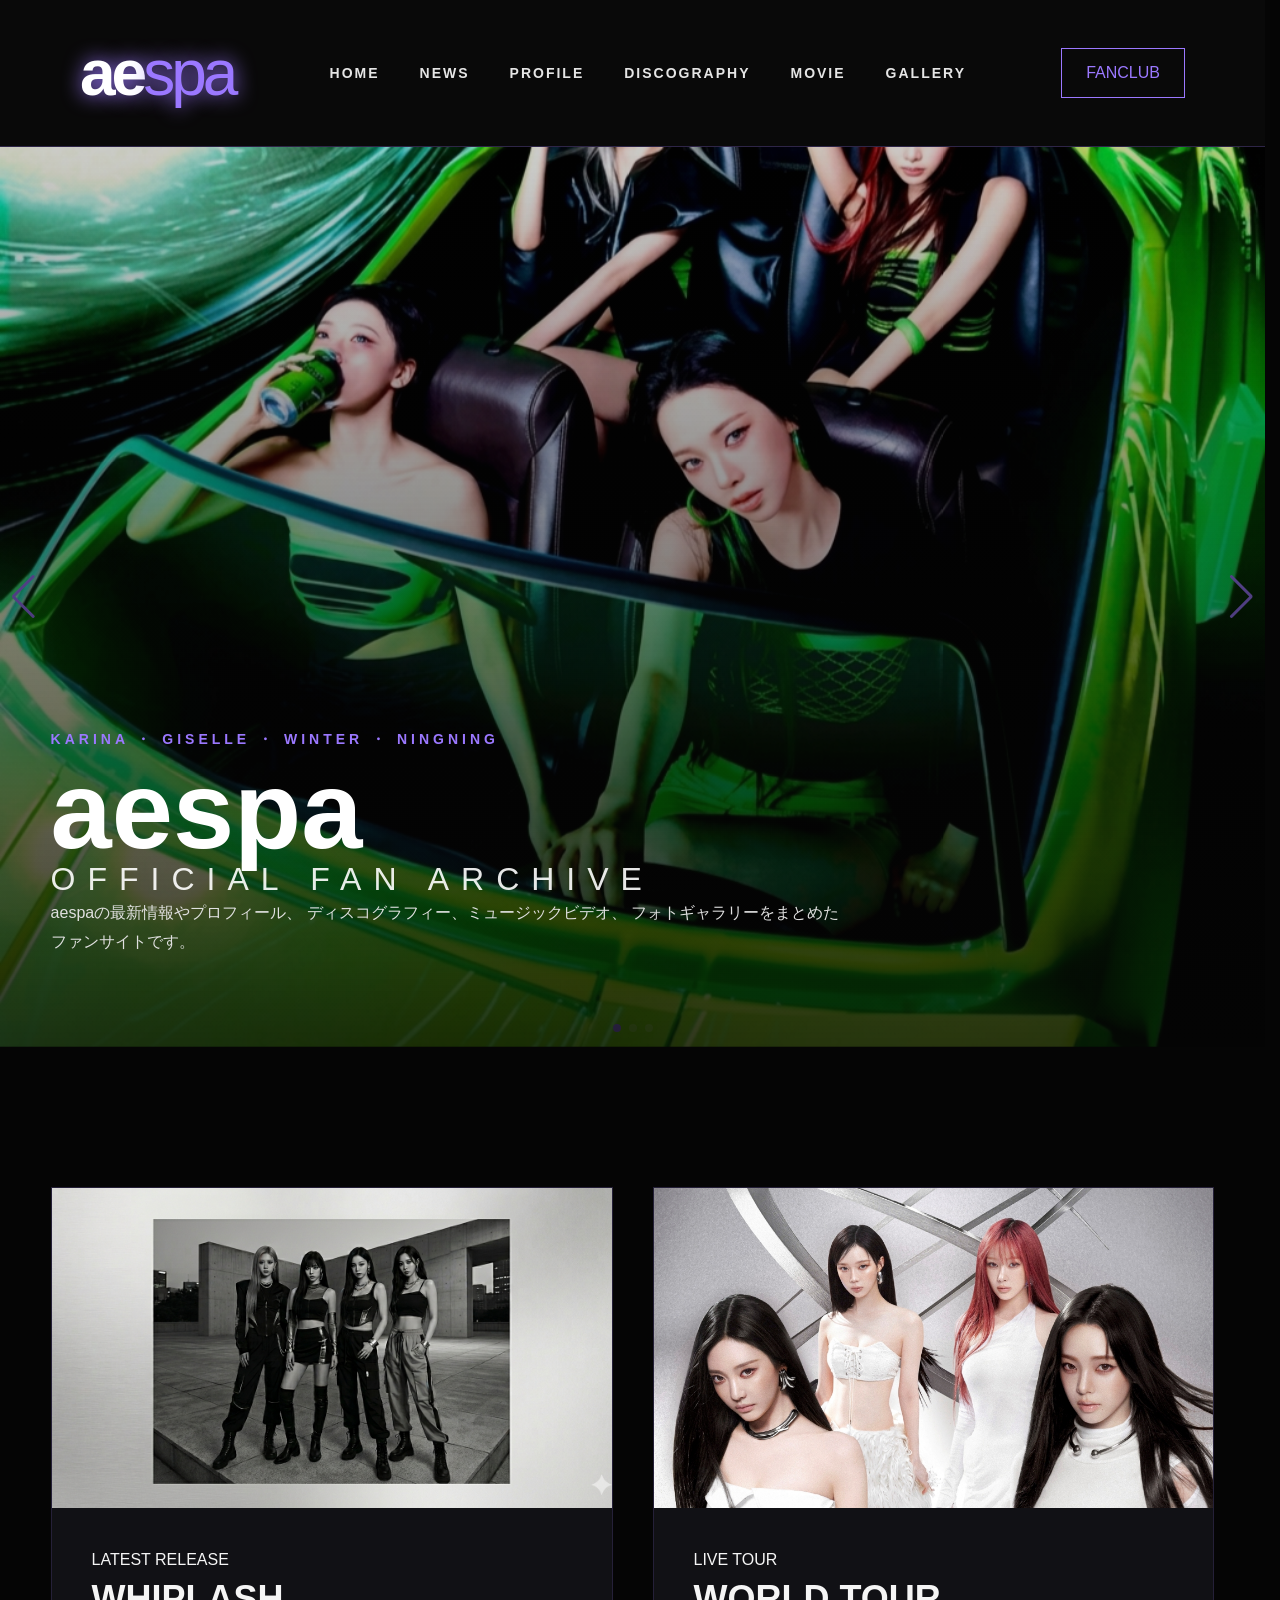
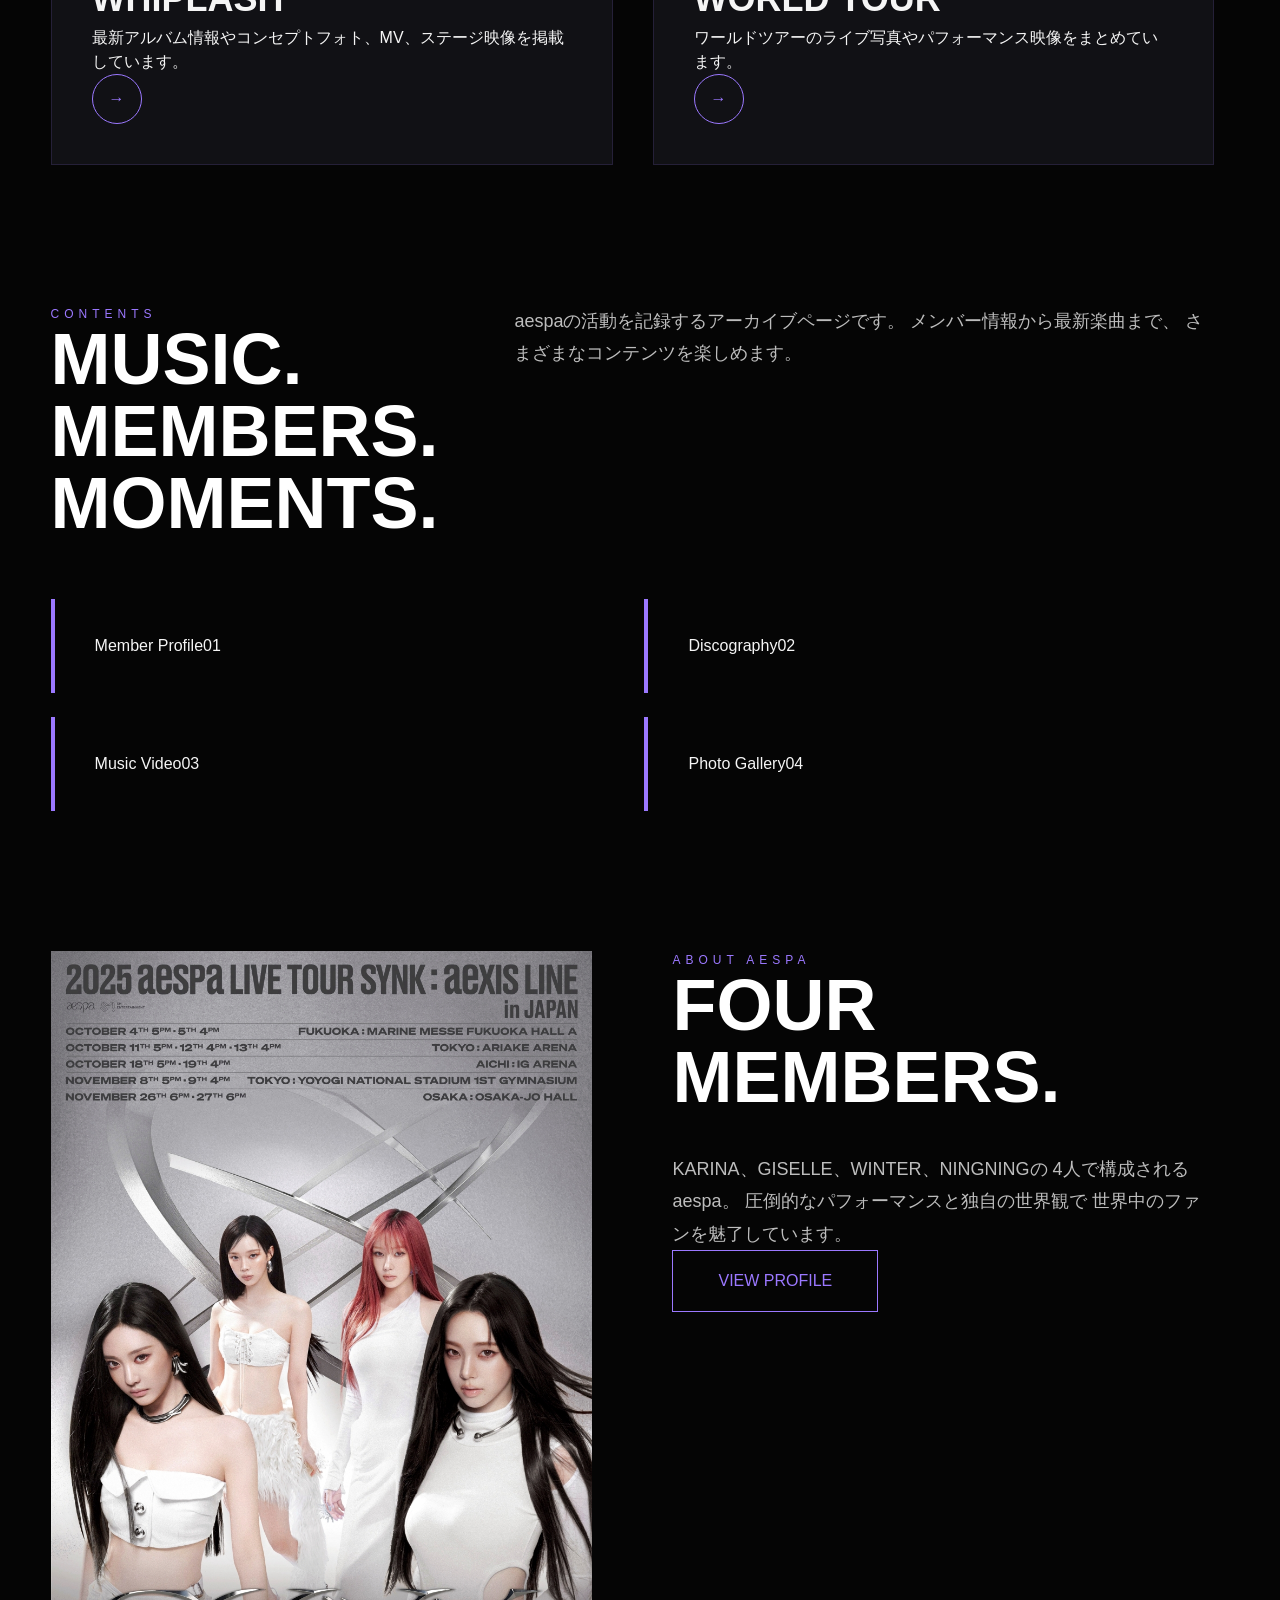
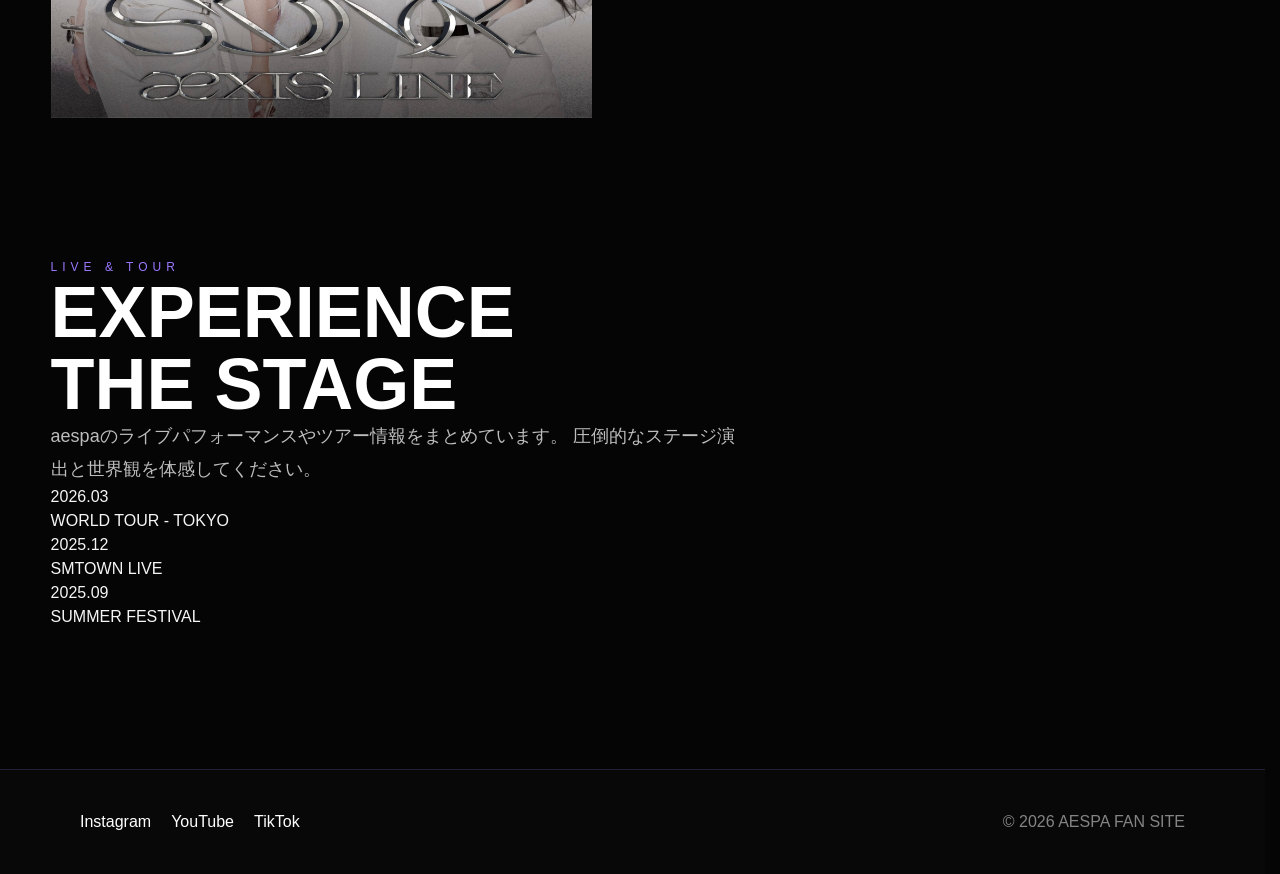
==== index.html @ 5d486de8 "更新" ====
<!DOCTYPE html>
<html lang="ja">

<head>
  <meta charset="UTF-8" />
  <meta name="viewport" content="width=device-width, initial-scale=1.0" />
  <title>aespa Fan Site</title>

  <link rel="stylesheet" href="css/reset.css">
  <link rel="stylesheet" href="css/style.css">
  <link rel="stylesheet" href="css/top.css">

  <!-- Swiper CSS -->
  <link rel="stylesheet" href="https://cdn.jsdelivr.net/npm/swiper@11/swiper-bundle.min.css">
</head>

<body>

  <header>
    <div class="logo">ae<span>spa</span></div>

    <div class="hamburger" id="hamburger">
      <span></span>
      <span></span>
      <span></span>
    </div>

    <nav class="nav" id="nav">
      <a href="index.html">HOME</a>
      <a href="news.html">NEWS</a>
      <a href="profile.html">PROFILE</a>
      <a href="discography.html">DISCOGRAPHY</a>
      <a href="#">MOVIE</a>
      <a href="#">GALLERY</a>
    </nav>

    <button class="login-btn">FANCLUB</button>
    <div class="slide-menu" id="slideMenu">

      <div class="slide-header">
        <input type="text" id="searchInput" placeholder="Search...">
      </div>

      <div class="slide-links">
        <a href="index.html">HOME</a>
        <a href="news.html">NEWS</a>
        <a href="profile.html">PROFILE</a>
        <a href="discography.html">DISCOGRAPHY</a>
        <a href="#">MOVIE</a>
        <a href="#">GALLERY</a>
      </div>

    </div>
  </header>

  <!-- HERO SLIDER -->
  <div class="hero">

    <div class="swiper heroSwiper">
      <div class="swiper-wrapper">

        <div class="swiper-slide">
          <img src="img/aespa_lemonade.png" alt="aespa">
        </div>

        <div class="swiper-slide">
          <img src="img/img_header.jpg" alt="aespa">
        </div>

        <div class="swiper-slide">
          <img src="img/aespa_pink.png" alt="aespa">
        </div>

      </div>

      <!-- pagination -->
      <div class="swiper-pagination"></div>

      <!-- arrows -->
      <div class="swiper-button-prev"></div>
      <div class="swiper-button-next"></div>

    </div>

    <div class="hero-overlay"></div>

    <div class="hero-content">
      <div class="hero-sub">KARINA ・ GISELLE ・ WINTER ・ NINGNING</div>

      <h1>aespa</h1>

      <h2>OFFICIAL FAN ARCHIVE</h2>

      <p>
        aespaの最新情報やプロフィール、
        ディスコグラフィー、ミュージックビデオ、
        フォトギャラリーをまとめたファンサイトです。
      </p>
    </div>

  </div>

  <!-- PROJECTS -->
  <div class="projects">

    <div class="project-card">
      <img src="img/aespa_member.png" alt="Whiplash">

      <div class="project-info">
        <div>
          <div class="project-label">LATEST RELEASE</div>
          <div class="project-title">WHIPLASH</div>
          <div class="project-text">
            最新アルバム情報やコンセプトフォト、MV、ステージ映像を掲載しています。
          </div>
        </div>
        <div class="arrow">→</div>
      </div>
    </div>

    <div class="project-card">
      <img src="img/world_tour.jpg" alt="world_tour">

      <div class="project-info">
        <div>
          <div class="project-label">LIVE TOUR</div>
          <div class="project-title">WORLD TOUR</div>
          <div class="project-text">
            ワールドツアーのライブ写真やパフォーマンス映像をまとめています。
          </div>
        </div>
        <div class="arrow">→</div>
      </div>
    </div>

  </div>

  <!-- CONTENTS -->
  <section>

    <div class="section-top">

      <div>
        <div class="section-label">CONTENTS</div>
        <div class="section-title">
          MUSIC.<br>
          MEMBERS.<br>
          MOMENTS.
        </div>
      </div>

      <div class="section-text">
        aespaの活動を記録するアーカイブページです。
        メンバー情報から最新楽曲まで、
        さまざまなコンテンツを楽しめます。
      </div>

    </div>

    <div class="service-list">
      <a href="profile.html">
        <div class="service-item"><span>Member Profile</span><span>01</span></div>
      </a>
      <a href="profile.html">
        <div class="service-item"><span>Discography</span><span>02</span></div>
      </a>
      <a href="profile.html">
        <div class="service-item"><span>Music Video</span><span>03</span></div>
      </a>
      <a href="profile.html">
        <div class="service-item"><span>Photo Gallery</span><span>04</span></div>
      </a>
    </div>

  </section>

  <!-- ABOUT -->
  <section>

    <div class="about-grid">

      <div class="about-image">
        <img src="img/world_tour.jpg" alt="aespa">
      </div>

      <div>

        <div class="section-label">ABOUT AESPA</div>

        <div class="section-title">
          FOUR MEMBERS.
          <!-- ONE UNIQUE WORLD. -->
        </div>

        <div class="section-text" style="margin-top:40px;">
          KARINA、GISELLE、WINTER、NINGNINGの
          4人で構成されるaespa。
          圧倒的なパフォーマンスと独自の世界観で
          世界中のファンを魅了しています。
        </div>

        <button class="hero-btn-1">
          <a href="profile.html">VIEW PROFILE</a>
        </button>

      </div>

    </div>

  </section>

  <!-- CONTACT -->
  <!-- LIVE / TOUR -->
  <section class="live-box">

    <div class="section-label">LIVE & TOUR</div>

    <div class="section-title">
      EXPERIENCE<br>
      THE STAGE
    </div>

    <div class="section-text">
      aespaのライブパフォーマンスやツアー情報をまとめています。
      圧倒的なステージ演出と世界観を体感してください。
    </div>

    <div class="live-list">

      <div class="live-item">
        <div class="live-date">2026.03</div>
        <div class="live-title">WORLD TOUR - TOKYO</div>
      </div>

      <div class="live-item">
        <div class="live-date">2025.12</div>
        <div class="live-title">SMTOWN LIVE</div>
      </div>

      <div class="live-item">
        <div class="live-date">2025.09</div>
        <div class="live-title">SUMMER FESTIVAL</div>
      </div>

    </div>

  </section> <!-- FOOTER -->
  <footer>

    <div class="footer-inner">


      <div class="socials">
        <span>Instagram</span>
        <span>YouTube</span>
        <span>TikTok</span>
      </div>

      <div class="copyright">© 2026 AESPA FAN SITE</div>

    </div>

  </footer>
<script src="js/script.js"></script>
<script src="js/discography.js"></script>
  <!-- Swiper JS -->
  <script src="https://cdn.jsdelivr.net/npm/swiper@11/swiper-bundle.min.js"></script>

  <script>
    const swiper = new Swiper(".heroSwiper", {
      loop: true,
      effect: "fade",
      speed: 1200,

      autoplay: {
        delay: 3000,
        disableOnInteraction: false,
      },

      pagination: {
        el: ".swiper-pagination",
        clickable: true,
      },

      navigation: {
        nextEl: ".swiper-button-next",
        prevEl: ".swiper-button-prev",
      },
    });
  </script>


</body>

</html>
---- css/style.css ----
/* ==================================
   Base
================================== */

body{
  background:#050505;
  color:#f5f5f5;
  overflow-x:hidden;
  font-family:Arial, Helvetica, sans-serif;
}

a{
  text-decoration:none;
  color:inherit;
}

img{
  width:100%;
  display:block;
}

.container{
  width:92%;
  margin:0 auto;
}

/* ==================================
   Header
================================== */

header{
  width:100%;
  padding:25px 80px;

  display:flex;
  justify-content:space-between;
  align-items:center;

  border-bottom:1px solid rgba(155,120,255,.25);
  position:sticky;
  top:0;

  background:rgba(10,10,10,.95);
  backdrop-filter:blur(20px);
  z-index:100;
}

/* LOGO */
.logo{
  font-size:64px;
  font-weight:900;
  letter-spacing:-4px;
  color:#ffffff;
  text-shadow:0 0 20px #9b78ff;
}

.logo span{
  font-weight:300;
  color:#9b78ff;
}

/* NAV */
nav{
  display:flex;
  align-items:center;
  gap:40px;
}

nav a{
  font-size:14px;
  font-weight:700;
  letter-spacing:2px;
  color:#e5e5e5;
  transition:.3s;
}

nav a:hover{
  color:#9b78ff;
}

/* FANCLUB */
.login-btn{
  border:1px solid #9b78ff;
  padding:12px 24px;
  color:#9b78ff;
  transition:.3s;
}

.login-btn:hover{
  background:#9b78ff;
  color:#fff;
  box-shadow:0 0 20px rgba(155,120,255,.6);
}

/* ==================================
   HAMBURGER
================================== */

.hamburger{
  display:none;
  flex-direction:column;
  gap:6px;
  cursor:pointer;
}

.hamburger span{
  width:28px;
  height:2px;
  background:#fff;
  transition:.3s;
}

/* ==================================
   Common Section
================================== */

section{
  width:92%;
  margin:140px auto;
}

.section-top{
  display:flex;
  justify-content:space-between;
  gap:50px;
  margin-bottom:60px;
}

.section-label{
  font-size:12px;
  letter-spacing:5px;
  color:#9b78ff;
  text-transform:uppercase;
}

.section-title{
  font-size:72px;
  font-weight:900;
  line-height:1;
  color:#ffffff;
}

.section-text{
  max-width:700px;
  font-size:18px;
  line-height:1.8;
  color:#bdbdbd;
}

/* ==================================
   Card
================================== */

.card{
  background:linear-gradient(135deg, rgba(25,25,25,.95), rgba(40,40,60,.95));
  border:1px solid rgba(155,120,255,.2);
  backdrop-filter:blur(10px);
  overflow:hidden;
  transition:.4s;
}

.card:hover{
  transform:translateY(-8px);
  box-shadow:0 0 30px rgba(155,120,255,.25);
}

.card-image img{
  width:100%;
  height:100%;
  object-fit:cover;
}

.card-body{
  padding:40px;
}

.card-title{
  font-size:32px;
  font-weight:900;
  color:#fff;
}

.card-text{
  margin-top:20px;
  line-height:1.8;
  color:#cfcfcf;
}

/* ==================================
   Arrow
================================== */

.arrow{
  width:50px;
  height:50px;
  border:1px solid #9b78ff;
  border-radius:50%;
  display:flex;
  align-items:center;
  justify-content:center;
  color:#9b78ff;
  transition:.3s;
}

.arrow:hover{
  background:#9b78ff;
  color:#fff;
  box-shadow:0 0 20px rgba(155,120,255,.6);
}

/* ==================================
   Footer
================================== */

footer{
  background:#080808;
  color:#fff;
  padding:40px 80px;
  margin-top:100px;
  border-top:1px solid rgba(155,120,255,.2);
}

.footer-inner{
  display:flex;
  justify-content:space-between;
  align-items:center;
  flex-wrap:wrap;
  gap:30px;
}

.socials{
  display:flex;
  gap:20px;
}

.copyright{
  color:rgba(255,255,255,.5);
}
/* ===== SLIDE MENU ===== */

.slide-menu{
  position:fixed;
  top:0;
  right:-100%;
  width:100%;
  height:100vh;

  background:rgba(5,5,5,.98);
  backdrop-filter:blur(20px);

  transition:.5s ease;
  z-index:999;
  padding:20px;
}

/* 開いた状態 */
.slide-menu.active{
  right:0;
}

/* header */
.slide-header{
  display:flex;
  justify-content:space-between;
  align-items:center;
  margin-bottom:40px;
}

/* input */
.slide-header input{
  width:90%;
  padding:15px;
  border:none;
  border-bottom:1px solid #9b78ff;
  background:transparent;
  color:#fff;
  font-size:18px;
  outline:none;
}

/* close */
.close-btn{
  font-size:40px;
  color:#9b78ff;
  cursor:pointer;
}

/* links */
.slide-links{
  display:flex;
  flex-direction:column;
  align-items: center;
  gap:25px;
  margin-top:40px;
}

.slide-links a{
  font-size:24px;
  font-weight:700;
  letter-spacing:2px;
  transition:.3s;
}

.slide-links a:hover{
  color:#9b78ff;
}

.hamburger{
  display:flex;
  flex-direction:column;
  gap:6px;
  cursor:pointer;
  z-index:1000;
}

.hamburger span{
  width:28px;
  height:2px;
  background:#fff;
  transition:.3s ease;
}

/* =====×変形状態===== */
.hamburger.active span:nth-child(1){
  transform: translateY(8px) rotate(45deg);
}

.hamburger.active span:nth-child(2){
  opacity:0;
}

.hamburger.active span:nth-child(3){
  transform: translateY(-8px) rotate(-45deg);
}

/* ==================================
   RESPONSIVE FIX（重要）
================================== */

/* タブレット以下 */
@media(max-width:1000px){

  header{
    padding:20px;
  }

  nav{
    display:none;
  }

  .login-btn{
    display:none;
  }

  .hamburger{
    display:flex;
  }

  section{
    margin:80px auto;
  }

  .section-top{
    flex-direction:column;
  }

  .section-title{
    font-size:50px;
  }
}

/* スマホ（ここが今回のバグ原因修正） */
@media(max-width:768px){

  header{
    flex-direction:row !important; /* ★縦並び防止 */
    justify-content:space-between;
    align-items:center;
    gap:0;
    padding:15px 20px;
  }

  .logo{
    font-size:42px;
  }

  nav{
    display:none;
  }

  .login-btn{
    display:none;
  }

  .footer-inner{
    flex-direction:column;
    text-align:center;
  }
}

/* 超小型 */
@media(max-width:480px){

  .logo{
    font-size:34px;
  }

  section{
    margin:60px auto;
  }
}
---- css/top.css ----
@charset "UTF-8";
* {
  box-sizing: border-box;
}
/* ==================================
   GLOBAL SETUP
================================== */
html, body {
  overflow-x: hidden;
  width: 100%;
  margin: 0;
  padding: 0;
}

/* ハンバーガー（PC非表示） */
.hamburger {
  display: none;
}

.hamburger span {
  width: 25px;
  height: 2px;
  background: #fff;
  display: block;
}

/* ==================================
   HERO
================================== */
.hero {
  position: relative;
  width: 100%;
  height: 100dvh;
  overflow: hidden;
  background: #000;
}

.heroSwiper {
  width: 100%;
  height: 100%;
}

.heroSwiper .swiper-slide {
  width: 100%;
  height: 100%;
}

.heroSwiper .swiper-slide img {
  width: 100%;
  height: 100%;
  object-fit: cover;
  object-position: center;
}

/* オーバーレイ */
.hero-overlay {
  position: absolute;
  inset: 0;
  background: linear-gradient(
    to bottom,
    rgba(5, 5, 5, 0.2),
    rgba(5, 5, 5, 0.8)
  );
  z-index: 2;
  pointer-events: none;
}

/* テキスト */
.hero-content {
  position: absolute;
  bottom: 10%;
  left: 4%;
  z-index: 3;
  max-width: 800px;
}

.hero-sub {
  font-size: 14px;
  letter-spacing: 4px;
  color: #9b78ff;
  font-weight: 700;
  margin-bottom: 10px;
}

.hero h1 {
  font-size: 110px;
  font-weight: 900;
  line-height: 0.9;
  color: #fff;
}

.hero h2 {
  font-size: 32px;
  font-weight: 300;
  letter-spacing: 12px;
  color: #fff;
  opacity: 0.9;
}

.hero p {
  font-size: 16px;
  line-height: 1.8;
  color: #e0e0e0;
}

/* Swiper UI */
.swiper-button-next,
.swiper-button-prev {
  color: #9b78ff !important;
}

.swiper-pagination-bullet {
  background: #fff !important;
  opacity: 0.4;
}

.swiper-pagination-bullet-active {
  background: #9b78ff !important;
}

/* ==================================
   PROJECTS
================================== */
.projects {
  display: flex;
  gap: 40px;
  width: 92%;
  margin: 140px auto;
}

.project-card {
  flex: 1;
  background: rgba(20,20,25,0.8);
  border: 1px solid rgba(155,120,255,0.15);
}

.project-card img {
  width: 100%;
  height: 320px;
  object-fit: cover;
}

.project-info {
  padding: 40px;
}

.project-title {
  font-size: 36px;
  font-weight: 900;
}

/* ==================================
   CONTENTS
================================== */
.service-list {
  display: grid;
  grid-template-columns: repeat(2, 1fr);
  gap: 24px;
}

.service-item {
  padding: 35px 40px;
  border-left: 4px solid #9b78ff;
}

/* ==================================
   ABOUT
================================== */
.about-grid {
  display: grid;
  grid-template-columns: 1fr 1fr;
  gap: 80px;
}

/* ==================================
   BUTTON
================================== */
.hero-btn-1 {
  padding: 18px 45px;
  border: 1px solid #9b78ff;
  color: #9b78ff;
  display: inline-block;
  text-decoration: none;
  cursor: pointer;
}

.hero-btn-1:hover {
  background: #9b78ff;
  color: #000;
}
/* ==================================
   RESPONSIVE
================================== */

/* ===== 1024px ===== */
@media (max-width: 1024px) {
  .hero h1 { font-size: 80px; }
  .hero h2 { font-size: 24px; }

  .projects { gap: 20px; }
  .project-title { font-size: 28px; }

  .about-grid { gap: 40px; }
}

/* ===== 768px ===== */
@media (max-width: 768px) {

  /* ハンバーガー表示 */
  .hamburger {
    display: flex;
    flex-direction: column;
    gap: 5px;
    cursor: pointer;
  }

  .hero {
    height: auto;
  }

  .heroSwiper {
    height: 60vh;
  }

  .hero-content {
    position: relative;
    bottom: auto;
    left: auto;
    padding: 30px 5% 10px;
    background: #050505;
  }

  .hero h1 {
    font-size: 42px;
  }

  .hero h2 {
    font-size: 15px;
    letter-spacing: 3px;
  }

  .hero p {
    font-size: 14px;
  }

  /* PROJECTS */
  .projects {
    flex-direction: column;
    gap: 30px;
    margin: 60px auto;
  }

  .project-card img {
    height: 200px;
  }

  /* CONTENTS */
  .service-list {
    grid-template-columns: 1fr;
  }

  /* ABOUT */
  .about-grid {
    grid-template-columns: 1fr;
  }

  .hero-btn-1 {
    width: 100%;
    text-align: center;
  }

  /* Swiper arrows非表示 */
  .swiper-button-next,
  .swiper-button-prev {
    display: none !important;
  }
}

/* ===== 480px ===== */
@media (max-width: 480px) {

  .heroSwiper {
    height: 50vh; /* ←これに変更 */
  }

  .hero h1 {
    font-size: 34px;
  }

  .hero h2 {
    font-size: 13px;
  }

  .project-title {
    font-size: 22px;
  }
}
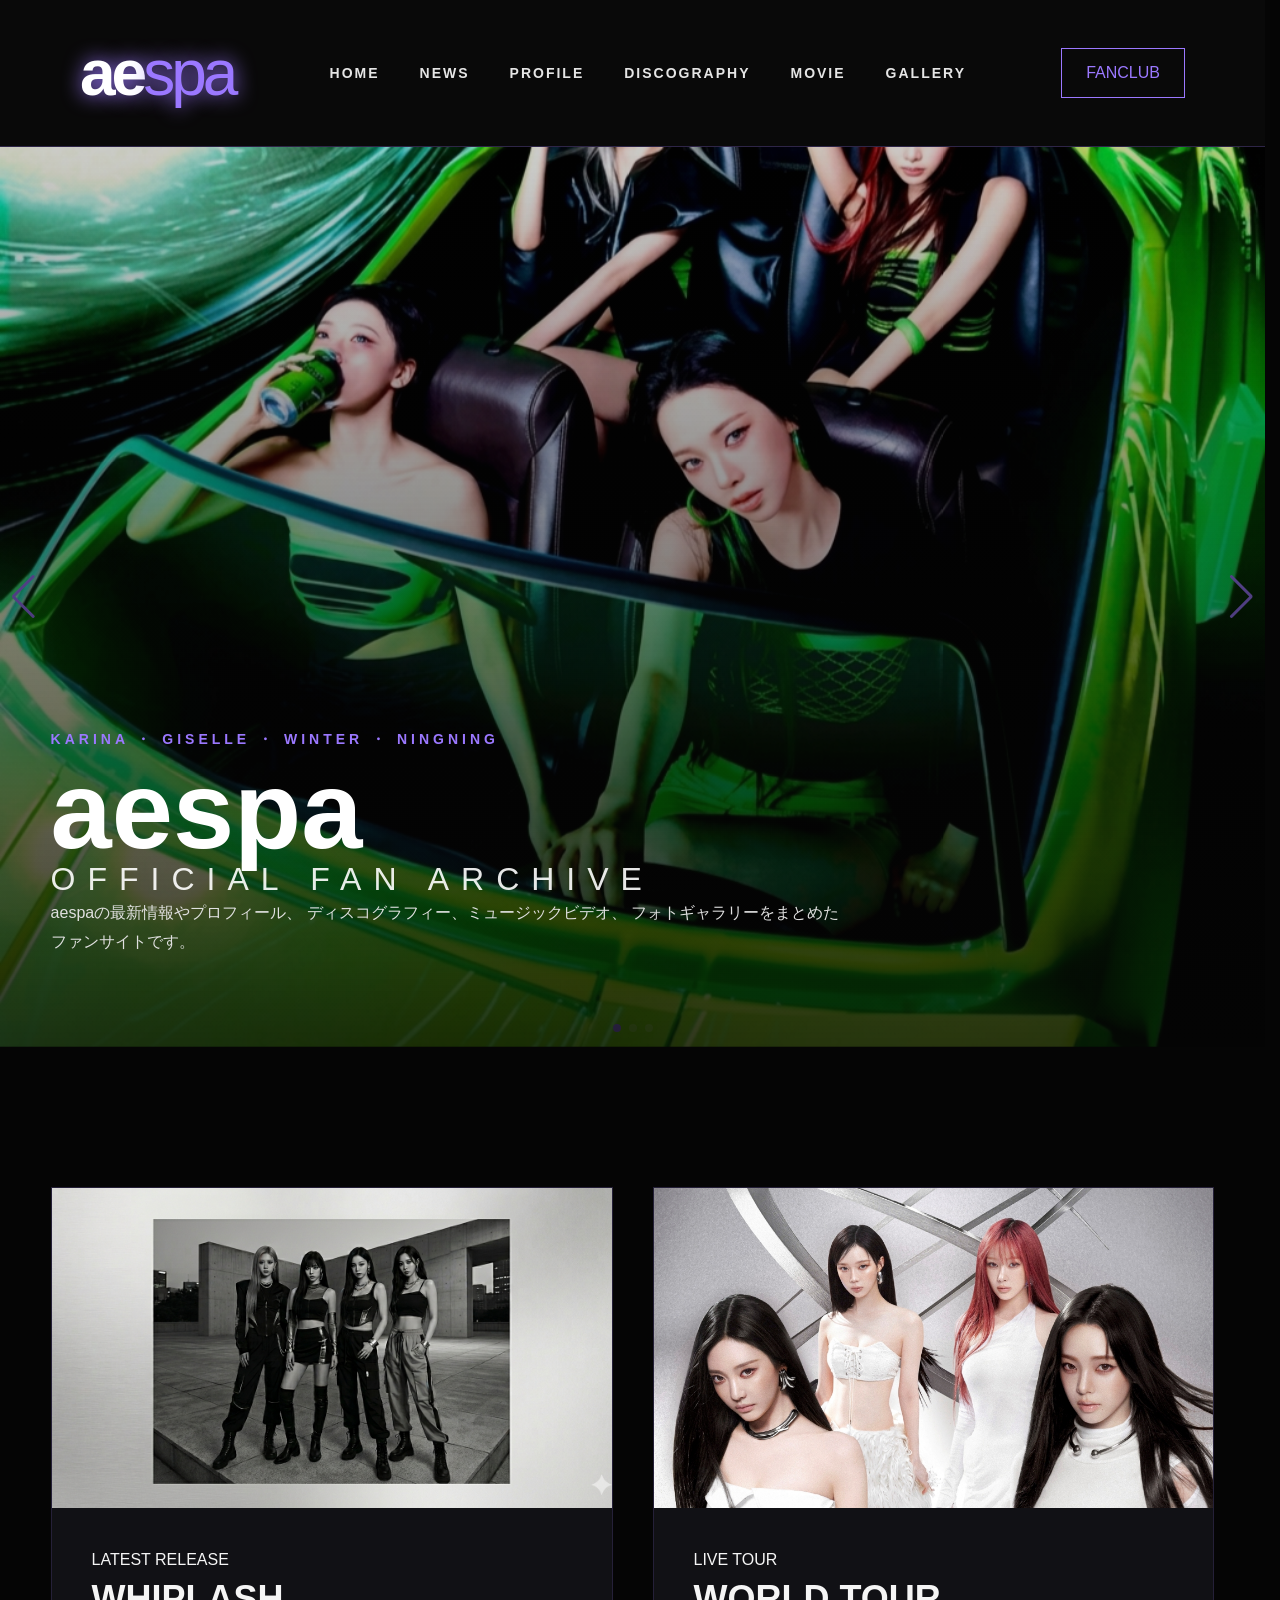
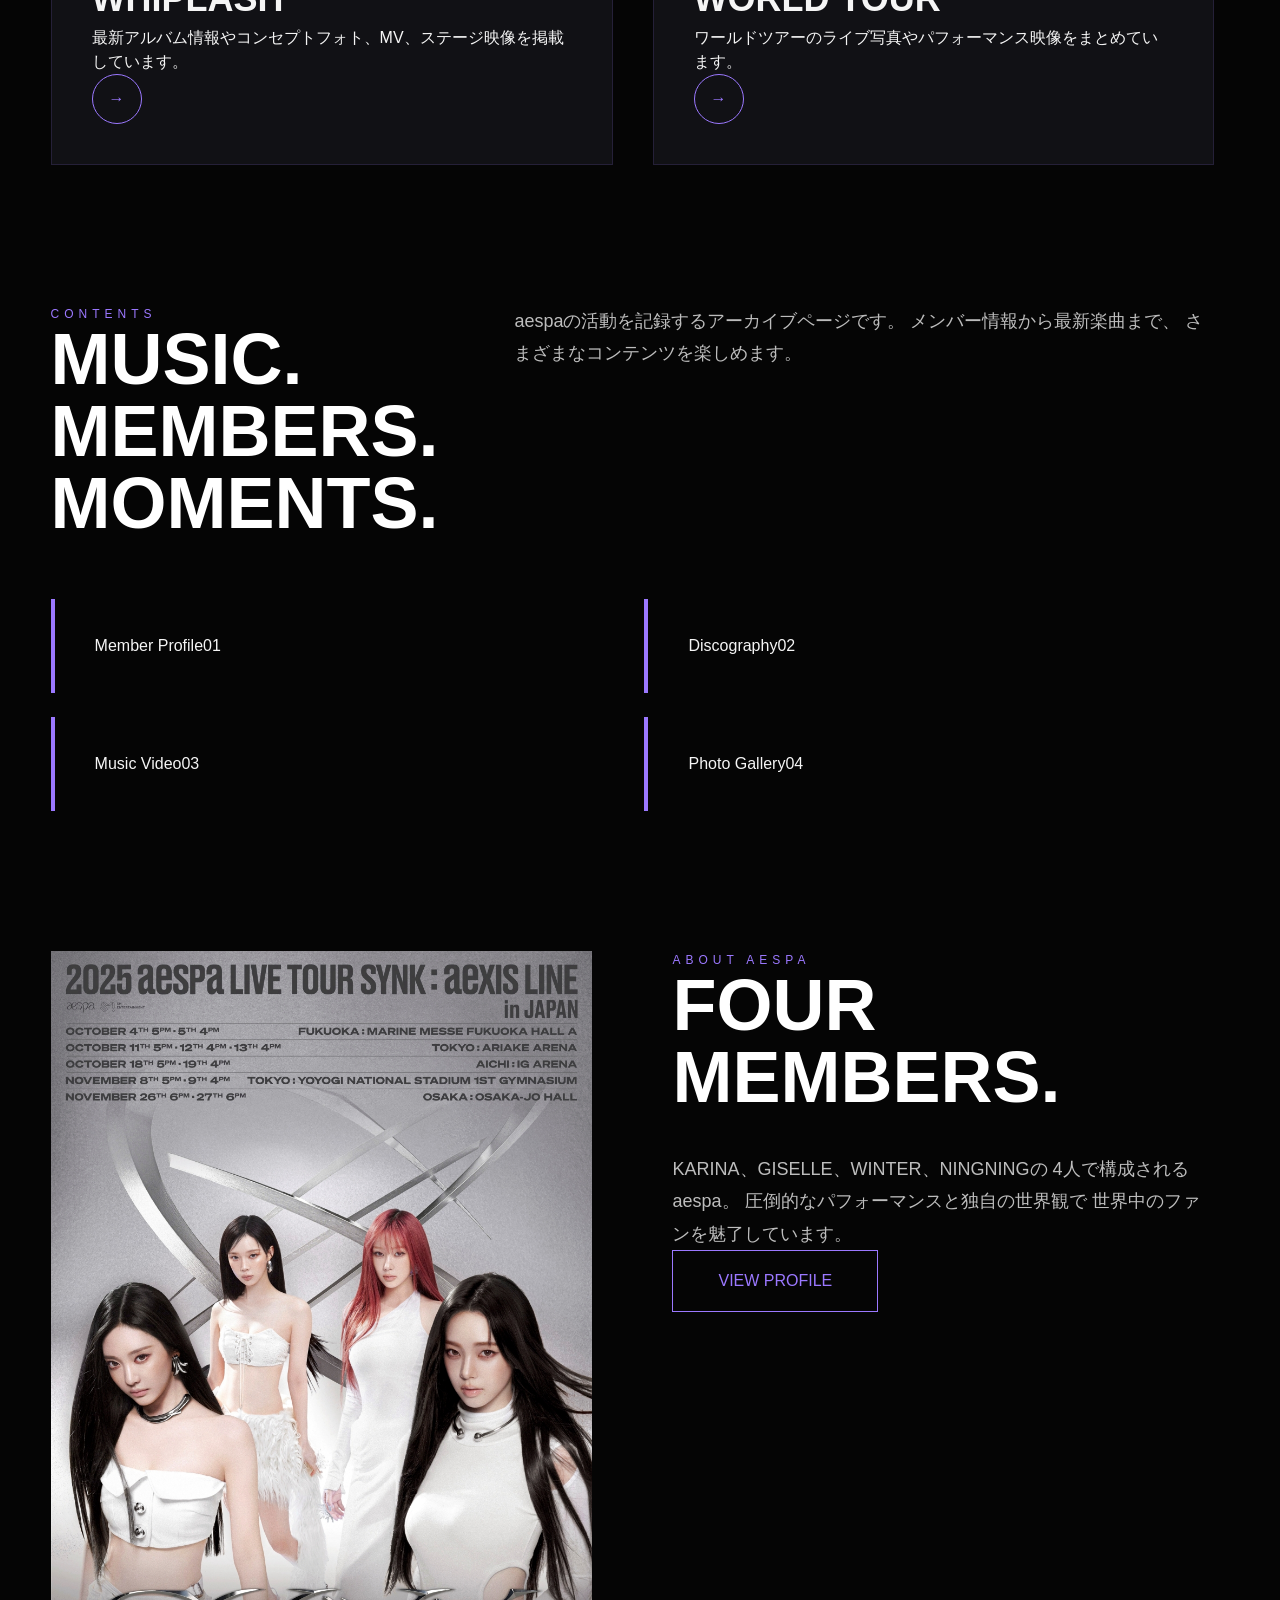
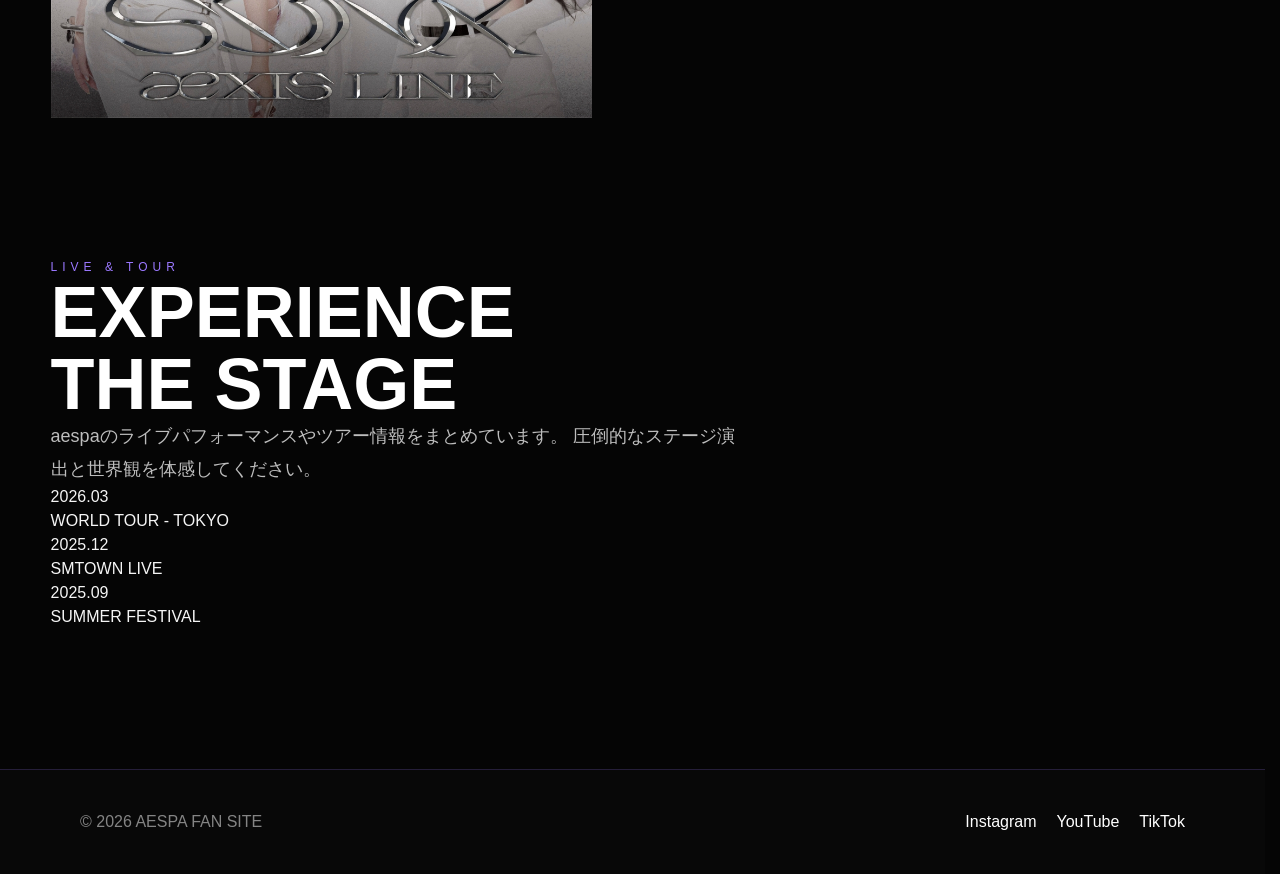
==== commit 54406496: "更新" ====
--- a/index.html
+++ b/index.html
@@ -250,19 +250,19 @@
     <div class="footer-inner">
 
 
+
+      <div class="copyright">© 2026 AESPA FAN SITE</div>
       <div class="socials">
         <span>Instagram</span>
         <span>YouTube</span>
         <span>TikTok</span>
       </div>
 
-      <div class="copyright">© 2026 AESPA FAN SITE</div>
-
     </div>
 
   </footer>
-<script src="js/script.js"></script>
-<script src="js/discography.js"></script>
+  <script src="js/script.js"></script>
+  <script src="js/discography.js"></script>
   <!-- Swiper JS -->
   <script src="https://cdn.jsdelivr.net/npm/swiper@11/swiper-bundle.min.js"></script>
 
--- a/css/top.css
+++ b/css/top.css
@@ -210,7 +210,7 @@
   .hamburger {
     display: flex;
     flex-direction: column;
-    gap: 5px;
+    /* gap: 5px; */
     cursor: pointer;
   }
 
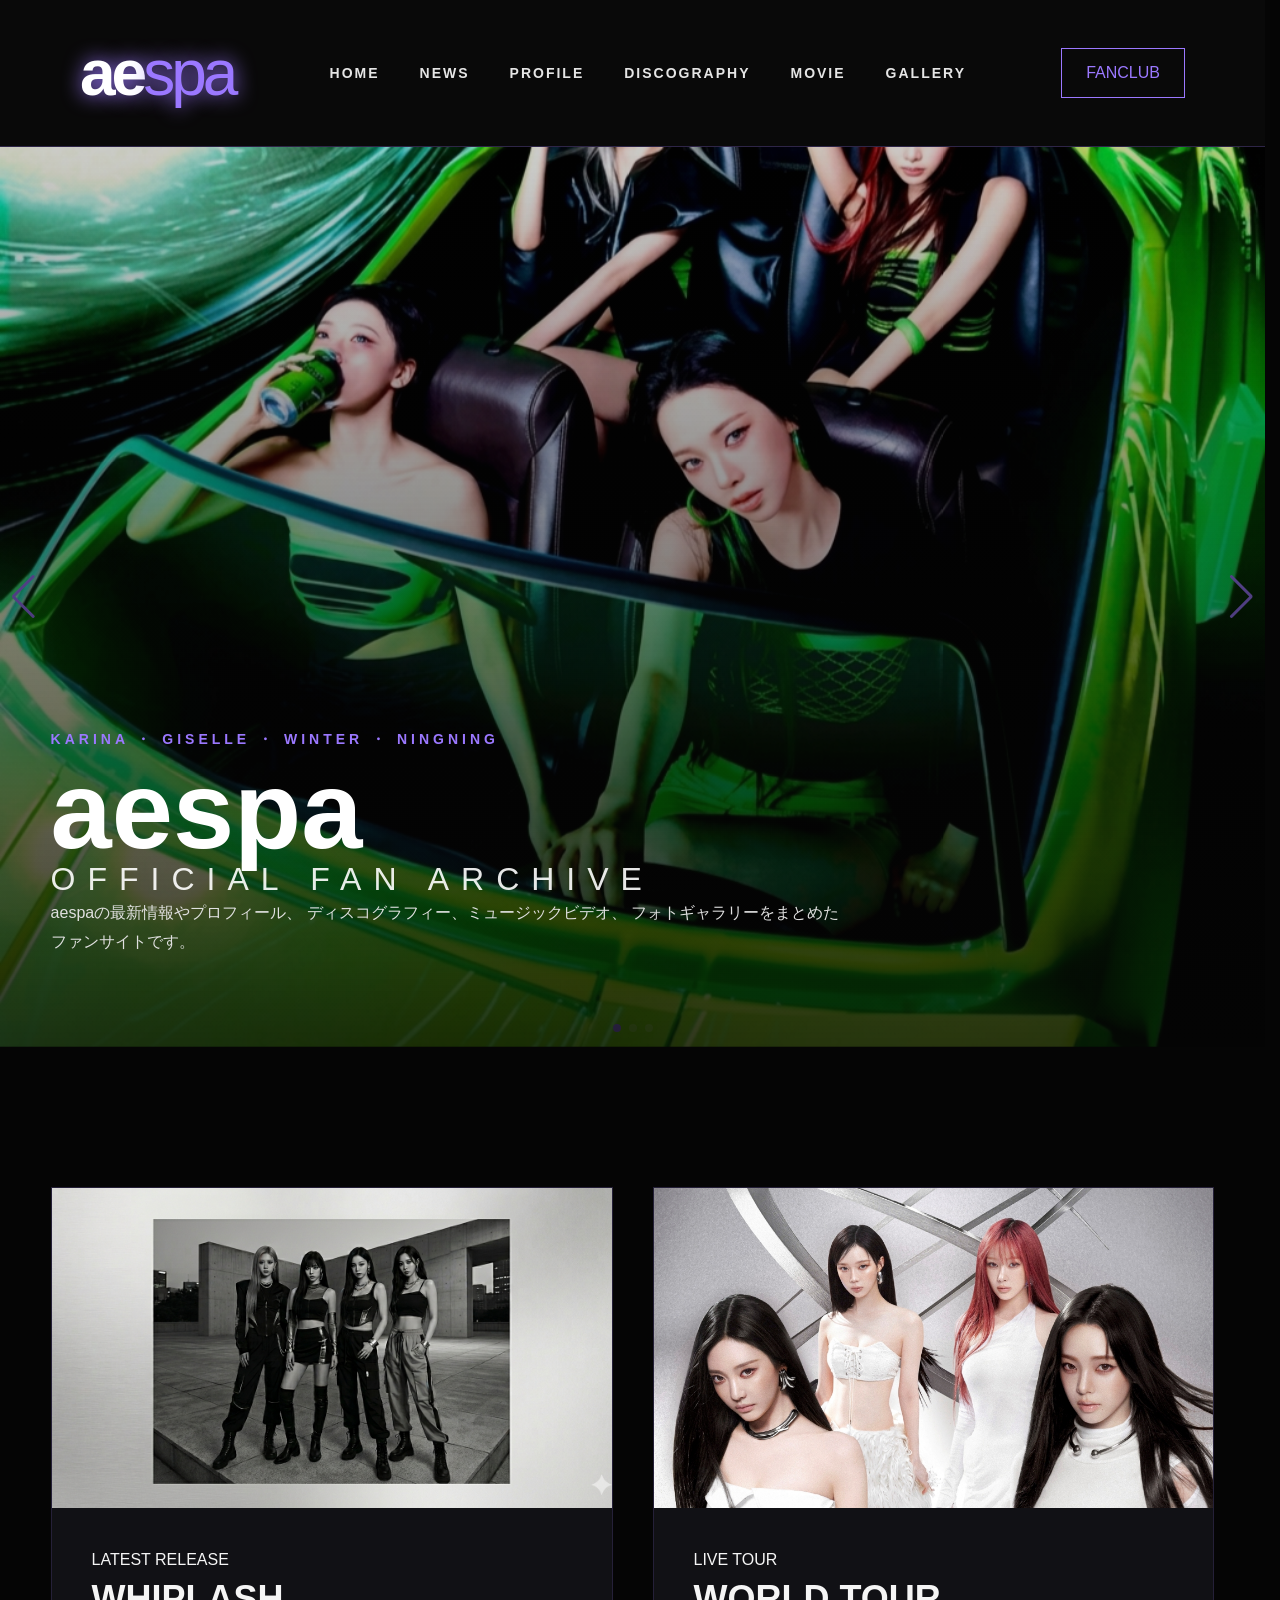
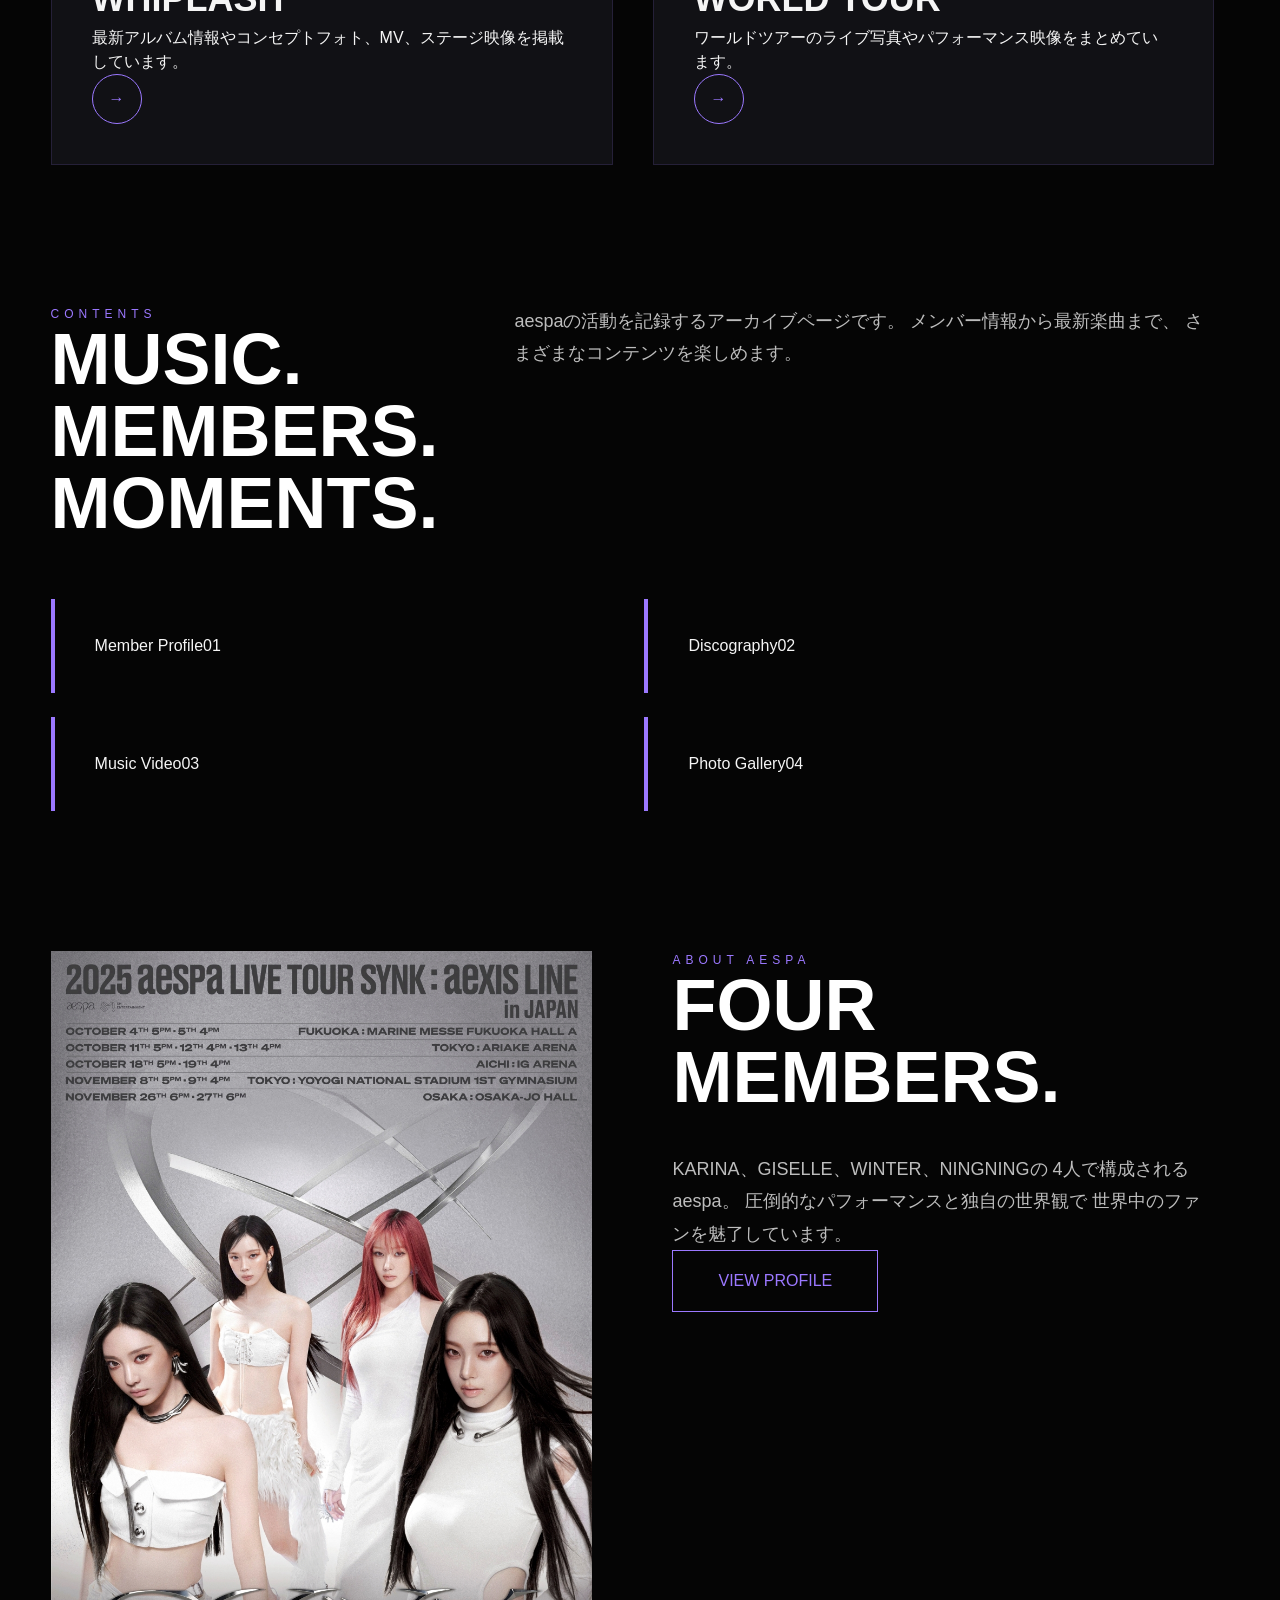
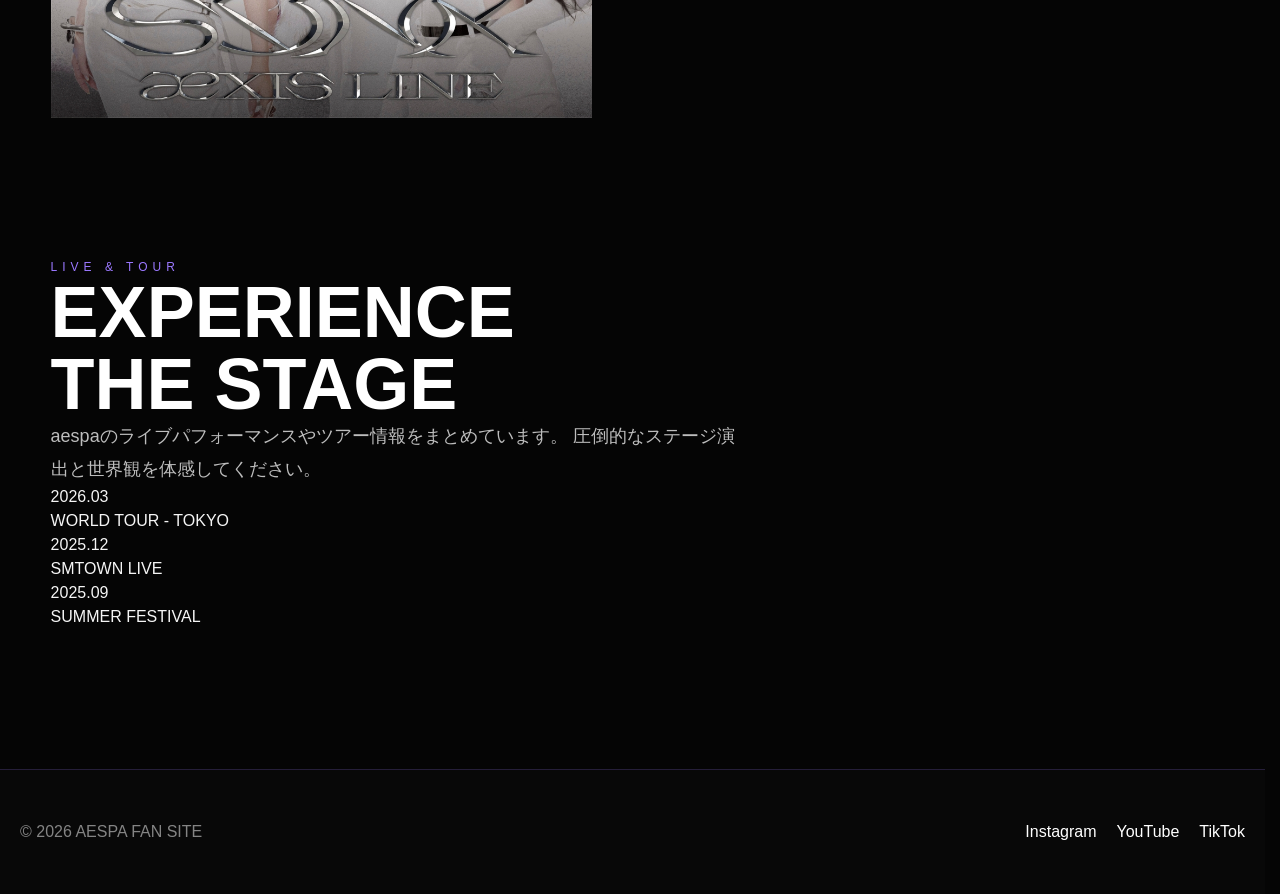
==== commit 42b55c16: "更新" ====
--- a/index.html
+++ b/index.html
@@ -30,8 +30,8 @@
       <a href="news.html">NEWS</a>
       <a href="profile.html">PROFILE</a>
       <a href="discography.html">DISCOGRAPHY</a>
-      <a href="#">MOVIE</a>
-      <a href="#">GALLERY</a>
+      <a href="movie.html">MOVIE</a>
+      <a href="gallery.html">GALLERY</a>
     </nav>
 
     <button class="login-btn">FANCLUB</button>
--- a/css/style.css
+++ b/css/style.css
@@ -215,8 +215,8 @@
 footer{
   background:#080808;
   color:#fff;
-  padding:40px 80px;
-  margin-top:100px;
+  padding: 50px 20px;
+  /* margin-top:100px; */
   border-top:1px solid rgba(155,120,255,.2);
 }
 
@@ -225,7 +225,7 @@
   justify-content:space-between;
   align-items:center;
   flex-wrap:wrap;
-  gap:30px;
+  gap:10px;
 }
 
 .socials{
@@ -336,7 +336,11 @@
 /* ==================================
    RESPONSIVE FIX（重要）
 ================================== */
-
+@media(max-width:1024px){
+  footer{
+    padding: 50px 20px;
+  }
+}
 /* タブレット以下 */
 @media(max-width:1000px){
 
@@ -400,7 +404,9 @@
 
 /* 超小型 */
 @media(max-width:480px){
-
+footer{
+  padding: 10px 20px;;
+}
   .logo{
     font-size:34px;
   }
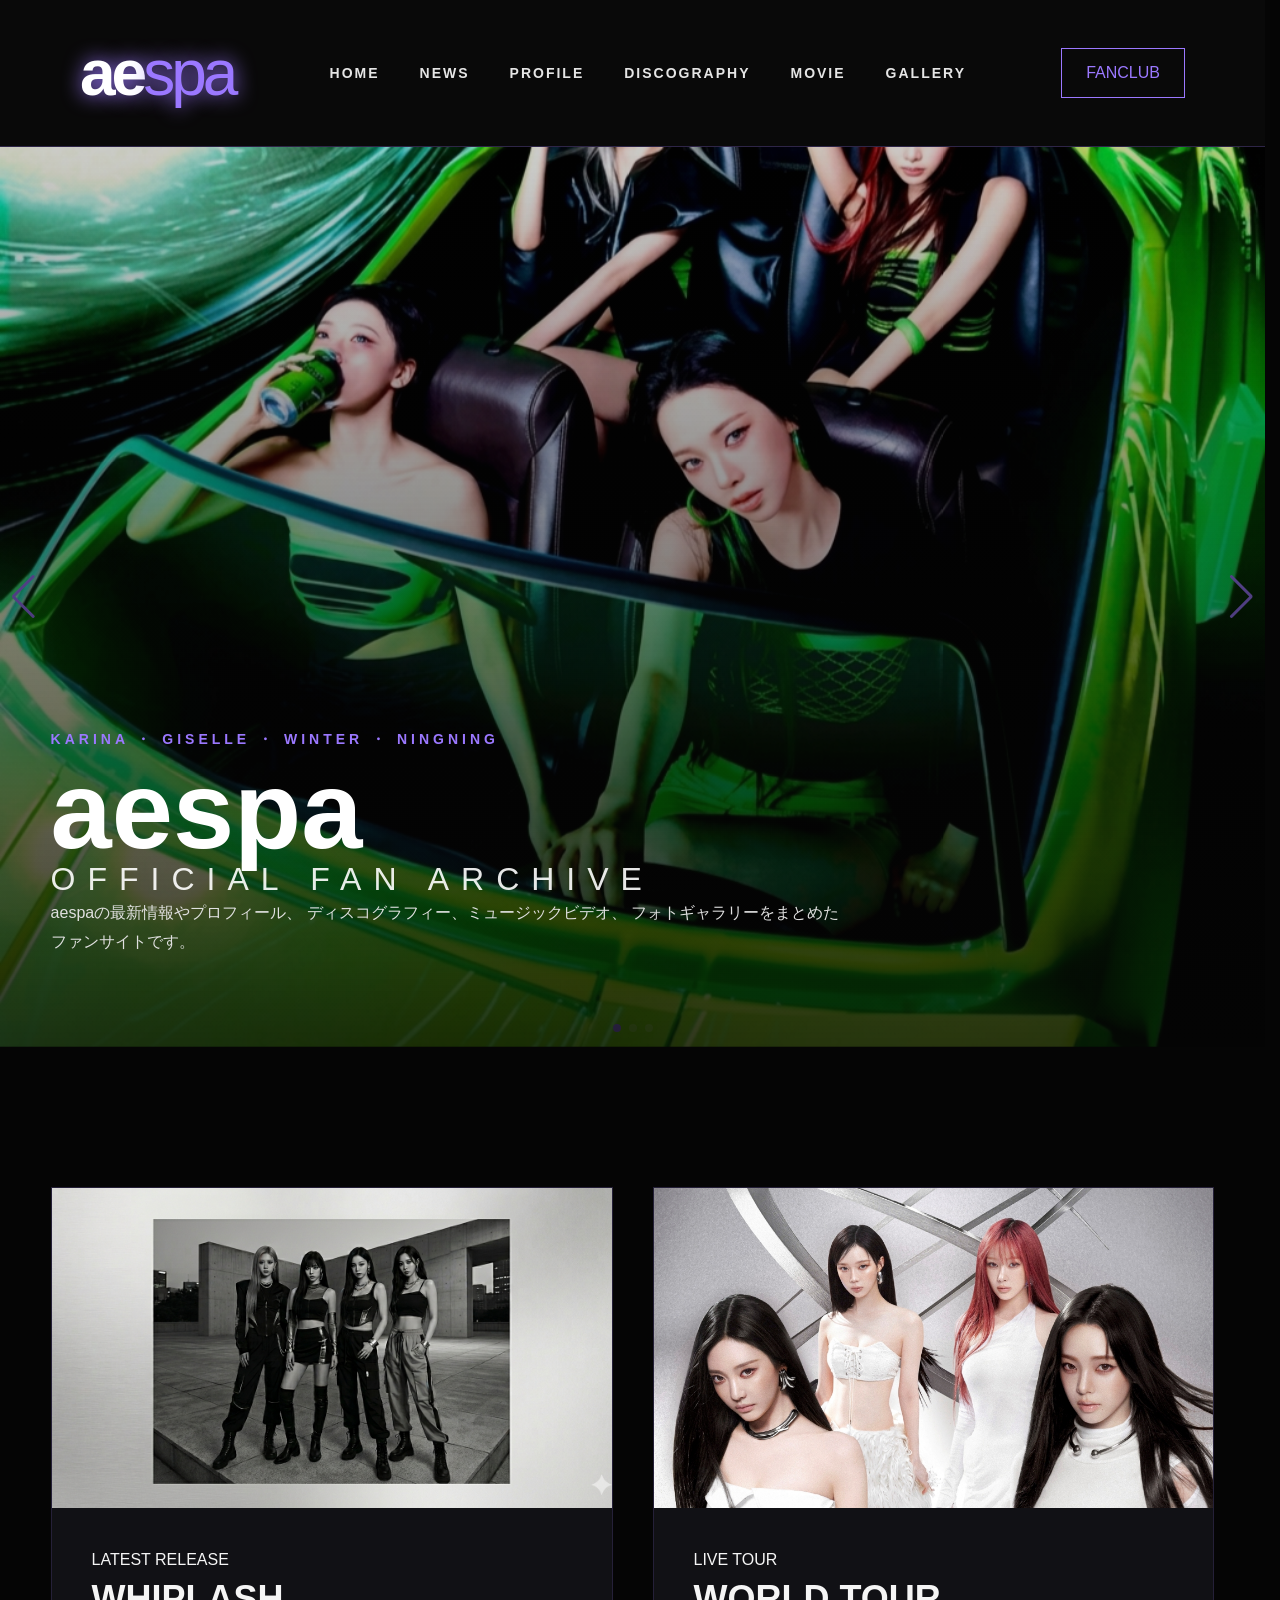
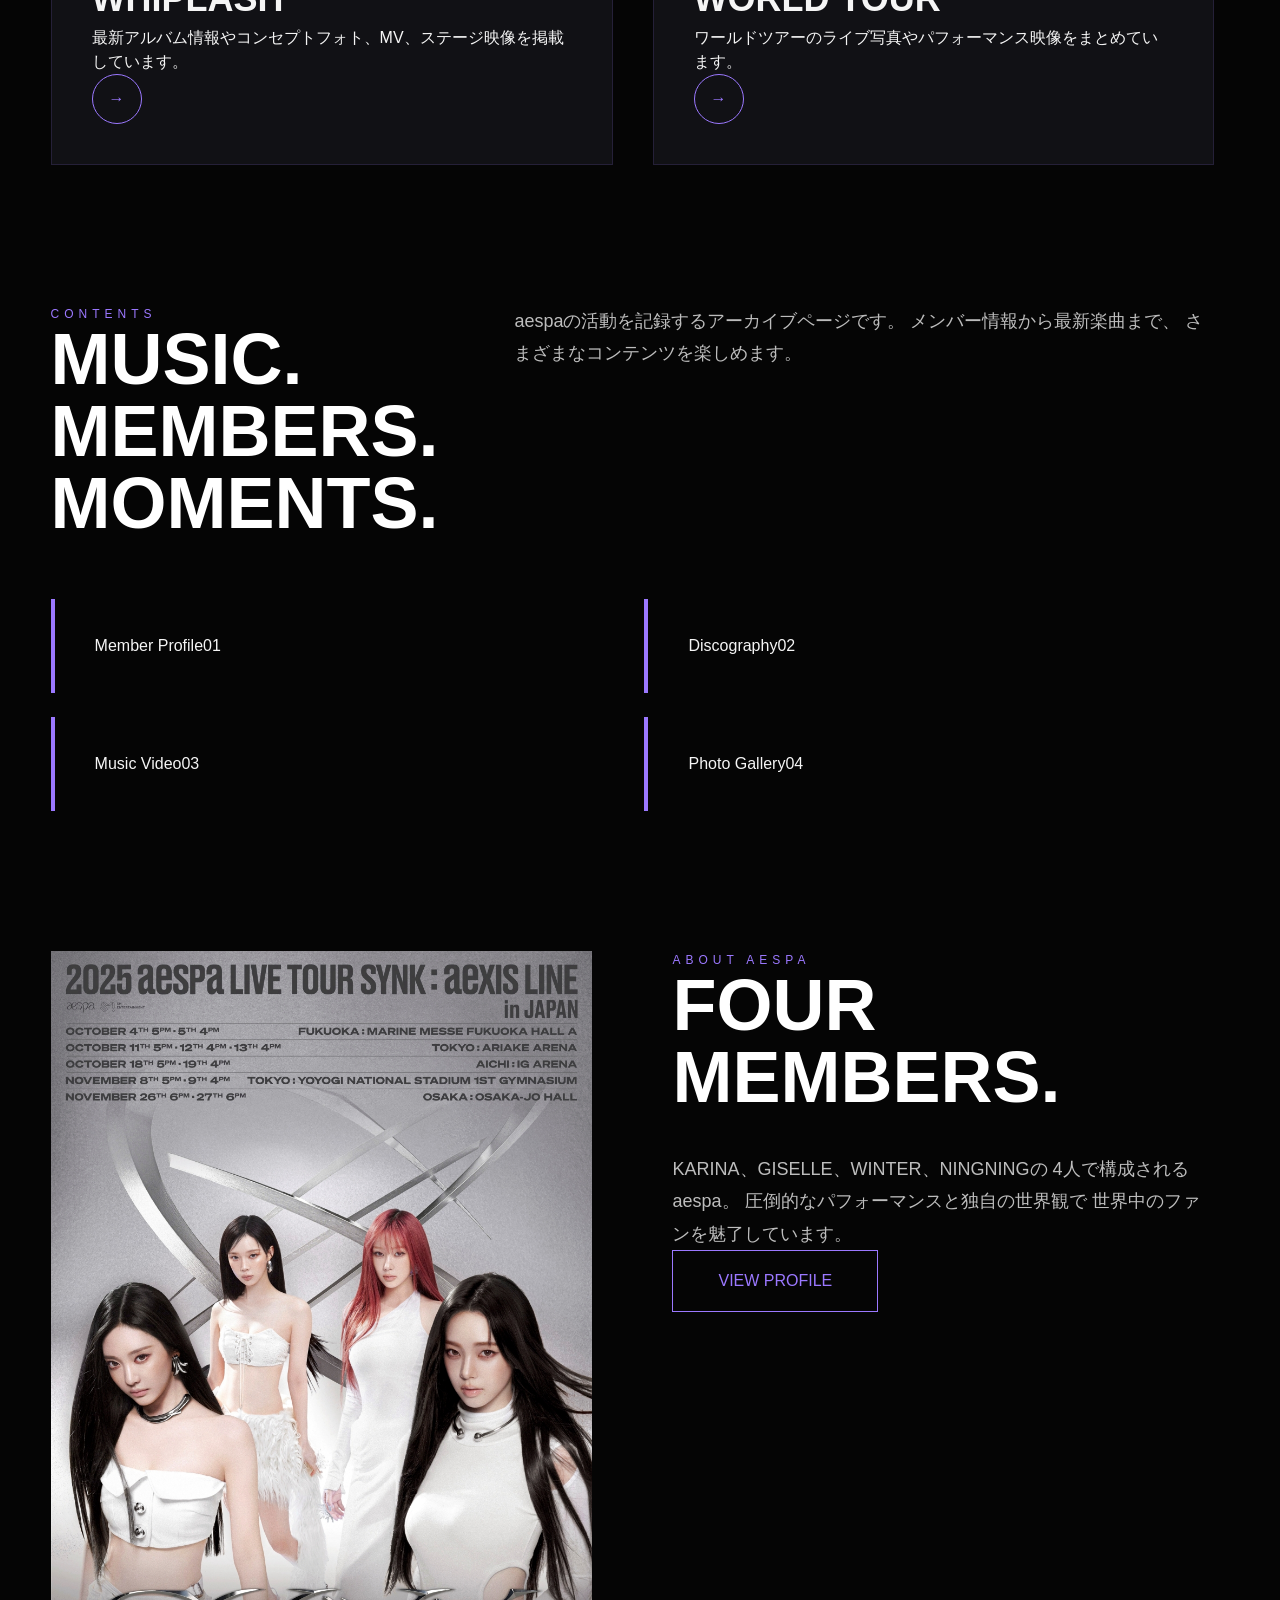
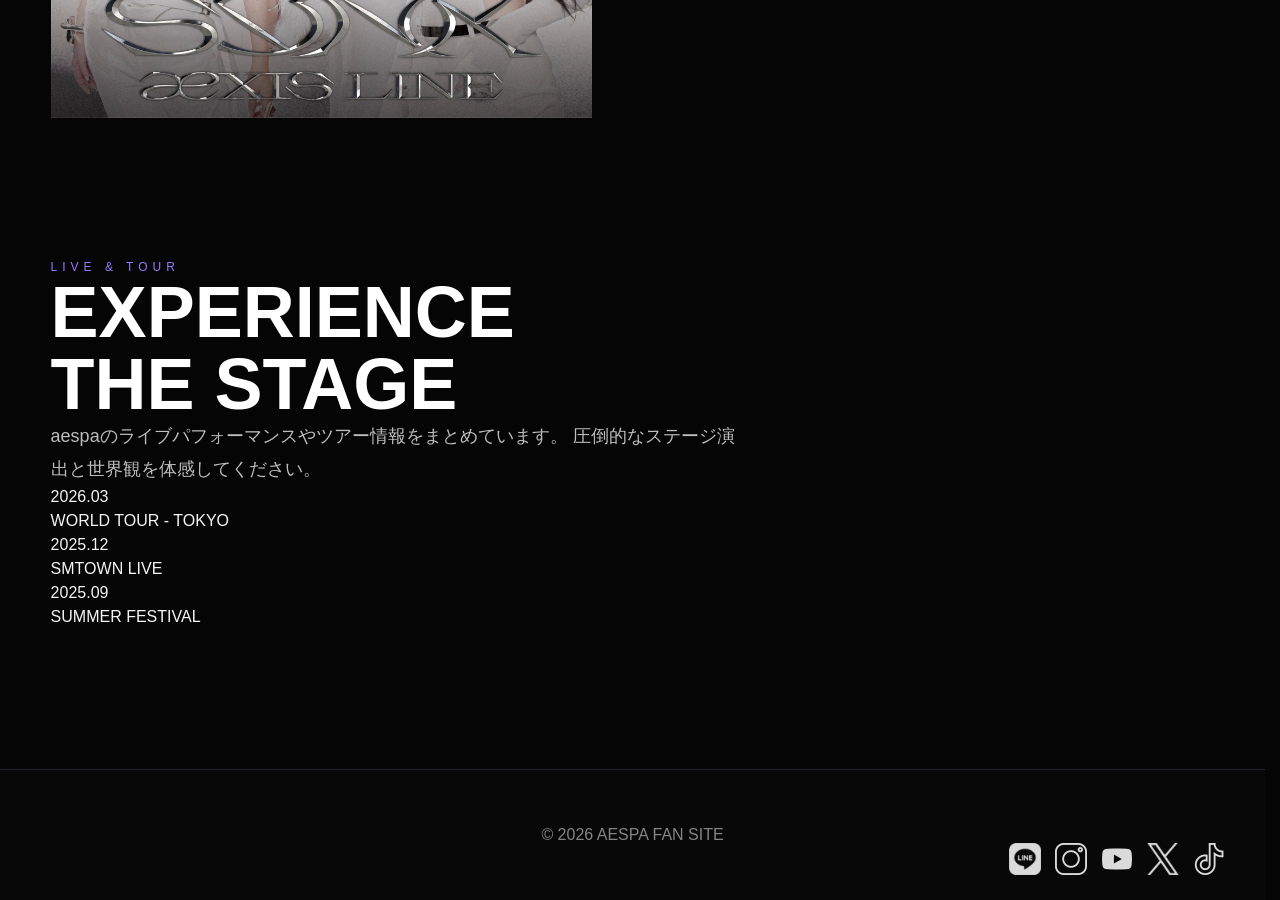
==== commit 4a8c94ee: "更新" ====
--- a/index.html
+++ b/index.html
@@ -33,10 +33,10 @@
       <a href="movie.html">MOVIE</a>
       <a href="gallery.html">GALLERY</a>
     </nav>
-
-    <button class="login-btn">FANCLUB</button>
+<a href="funclub.html" class="login-btn">
+    FANCLUB</a>
+<!-- https://my-j.smtown-fc.jp -->
     <div class="slide-menu" id="slideMenu">
-
       <div class="slide-header">
         <input type="text" id="searchInput" placeholder="Search...">
       </div>
@@ -46,16 +46,14 @@
         <a href="news.html">NEWS</a>
         <a href="profile.html">PROFILE</a>
         <a href="discography.html">DISCOGRAPHY</a>
-        <a href="#">MOVIE</a>
-        <a href="#">GALLERY</a>
-      </div>
-
+        <a href="movie.html">MOVIE</a>
+        <a href="gallery.html">GALLERY</a>
+      </div>
     </div>
   </header>
 
   <!-- HERO SLIDER -->
   <div class="hero">
-
     <div class="swiper heroSwiper">
       <div class="swiper-wrapper">
 
@@ -73,10 +71,7 @@
 
       </div>
 
-      <!-- pagination -->
       <div class="swiper-pagination"></div>
-
-      <!-- arrows -->
       <div class="swiper-button-prev"></div>
       <div class="swiper-button-next"></div>
 
@@ -88,7 +83,6 @@
       <div class="hero-sub">KARINA ・ GISELLE ・ WINTER ・ NINGNING</div>
 
       <h1>aespa</h1>
-
       <h2>OFFICIAL FAN ARCHIVE</h2>
 
       <p>
@@ -97,12 +91,10 @@
         フォトギャラリーをまとめたファンサイトです。
       </p>
     </div>
-
   </div>
 
   <!-- PROJECTS -->
   <div class="projects">
-
     <div class="project-card">
       <img src="img/aespa_member.png" alt="Whiplash">
 
@@ -132,14 +124,11 @@
         <div class="arrow">→</div>
       </div>
     </div>
-
   </div>
 
   <!-- CONTENTS -->
   <section>
-
     <div class="section-top">
-
       <div>
         <div class="section-label">CONTENTS</div>
         <div class="section-title">
@@ -154,7 +143,6 @@
         メンバー情報から最新楽曲まで、
         さまざまなコンテンツを楽しめます。
       </div>
-
     </div>
 
     <div class="service-list">
@@ -171,12 +159,10 @@
         <div class="service-item"><span>Photo Gallery</span><span>04</span></div>
       </a>
     </div>
-
   </section>
 
   <!-- ABOUT -->
   <section>
-
     <div class="about-grid">
 
       <div class="about-image">
@@ -184,12 +170,10 @@
       </div>
 
       <div>
-
         <div class="section-label">ABOUT AESPA</div>
 
         <div class="section-title">
           FOUR MEMBERS.
-          <!-- ONE UNIQUE WORLD. -->
         </div>
 
         <div class="section-text" style="margin-top:40px;">
@@ -202,14 +186,11 @@
         <button class="hero-btn-1">
           <a href="profile.html">VIEW PROFILE</a>
         </button>
-
-      </div>
-
-    </div>
-
+      </div>
+
+    </div>
   </section>
 
-  <!-- CONTACT -->
   <!-- LIVE / TOUR -->
   <section class="live-box">
 
@@ -244,25 +225,32 @@
 
     </div>
 
-  </section> <!-- FOOTER -->
+  </section>
+
+  <!-- FOOTER（SNS画像化済み） -->
   <footer>
 
     <div class="footer-inner">
 
-
-
       <div class="copyright">© 2026 AESPA FAN SITE</div>
+
       <div class="socials">
-        <span>Instagram</span>
-        <span>YouTube</span>
-        <span>TikTok</span>
+
+        <img src="img/line_line.png" alt="Instagram">
+        <img src="img/icon_instagram.png" alt="Instagram">
+        <img src="img/icon_youtube.png" alt="YouTube">
+        <img src="img/icon_x.png" alt="TikTok">
+        <img src="img/icon_tiktok.png" alt="TikTok">
+
       </div>
 
     </div>
 
   </footer>
+
   <script src="js/script.js"></script>
   <script src="js/discography.js"></script>
+
   <!-- Swiper JS -->
   <script src="https://cdn.jsdelivr.net/npm/swiper@11/swiper-bundle.min.js"></script>
 
@@ -289,7 +277,5 @@
     });
   </script>
 
-
 </body>
-
 </html>
--- a/css/style.css
+++ b/css/style.css
@@ -215,20 +215,34 @@
 footer{
   background:#080808;
   color:#fff;
-  padding: 50px 20px;
+  padding: 5px 20px;
   /* margin-top:100px; */
   border-top:1px solid rgba(155,120,255,.2);
 }
 
 .footer-inner{
-  display:flex;
-  justify-content:space-between;
-  align-items:center;
-  flex-wrap:wrap;
-  gap:10px;
-}
-
+  position: relative;
+  min-height: 120px; /* フッターの高さ確保 */
+}
+
+/* コピーライト：完全中央 */
+.copyright{
+  position: absolute;
+  left: 50%;
+  top: 50%;
+  transform: translate(-50%, -50%);
+  color: rgba(255,255,255,.5);
+}
+
+/* SNSアイコン：右下 */
 .socials{
+  position: absolute;
+  right: 20px;
+  bottom: 20px;
+  display: flex;
+  gap: 14px;
+  align-items: center;
+}.socials{
   display:flex;
   gap:20px;
 }
@@ -332,7 +346,25 @@
 .hamburger.active span:nth-child(3){
   transform: translateY(-8px) rotate(-45deg);
 }
-
+.socials {
+  display: flex;
+  gap: 14px;
+  align-items: center;
+}
+
+.socials img {
+  width: 32px;      /* ←ここが重要（公式っぽいサイズ） */
+  height: 32px;
+  object-fit: contain;
+  display: block;
+  opacity: 0.85;
+  transition: 0.3s;
+}
+
+.socials img:hover {
+  opacity: 1;
+  transform: translateY(-2px);
+}
 /* ==================================
    RESPONSIVE FIX（重要）
 ================================== */
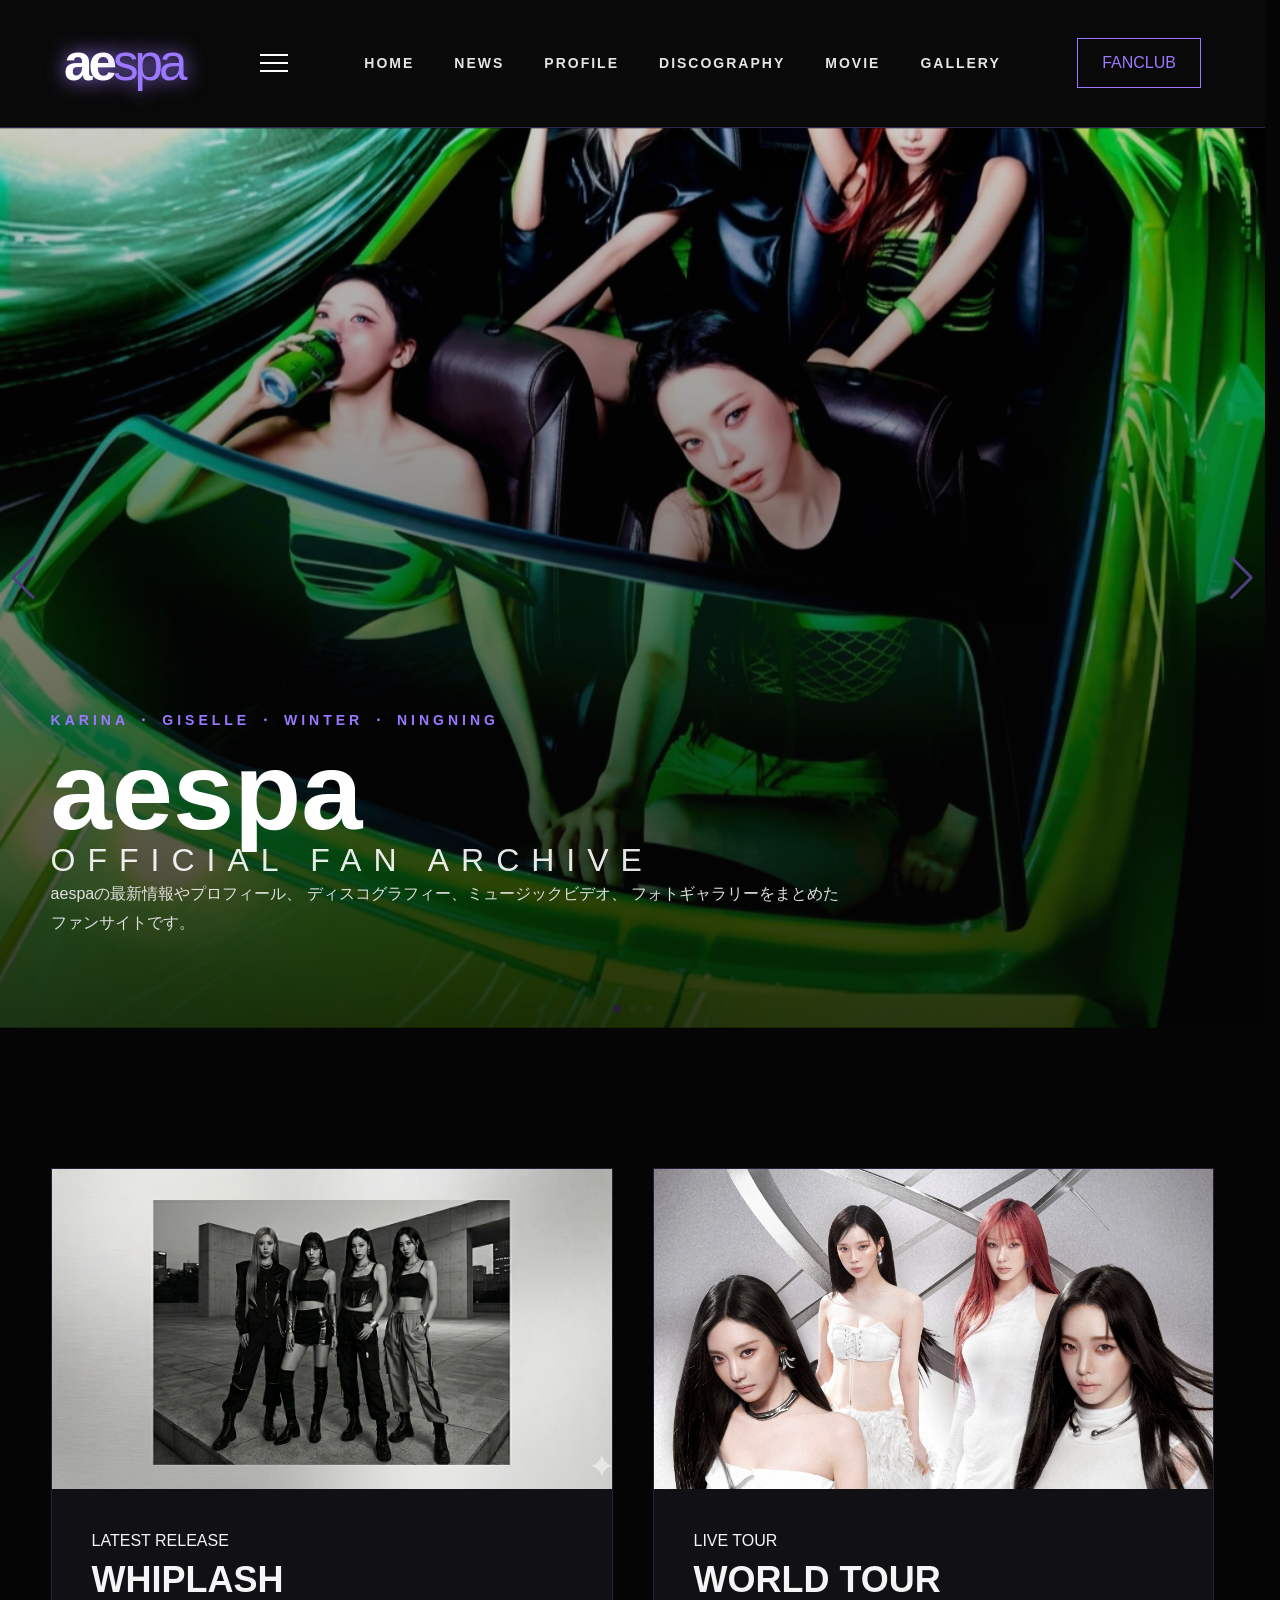
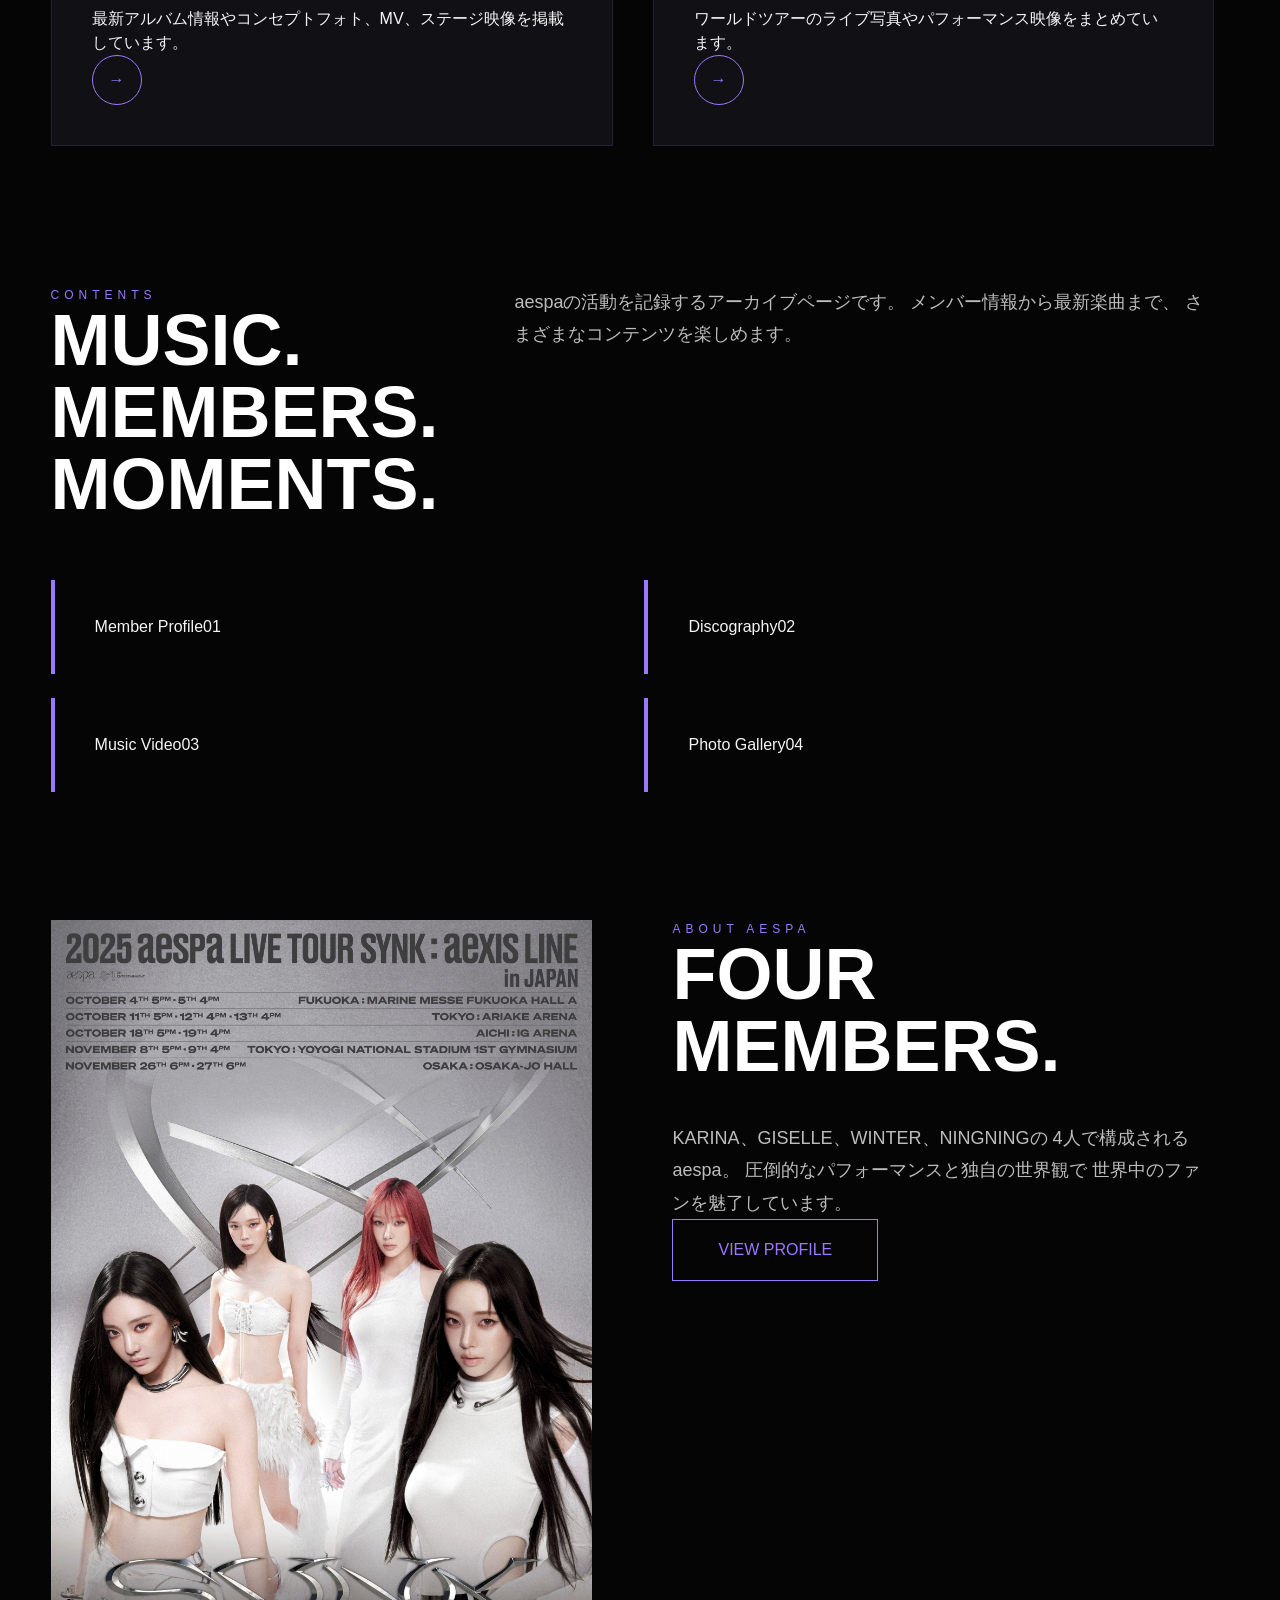
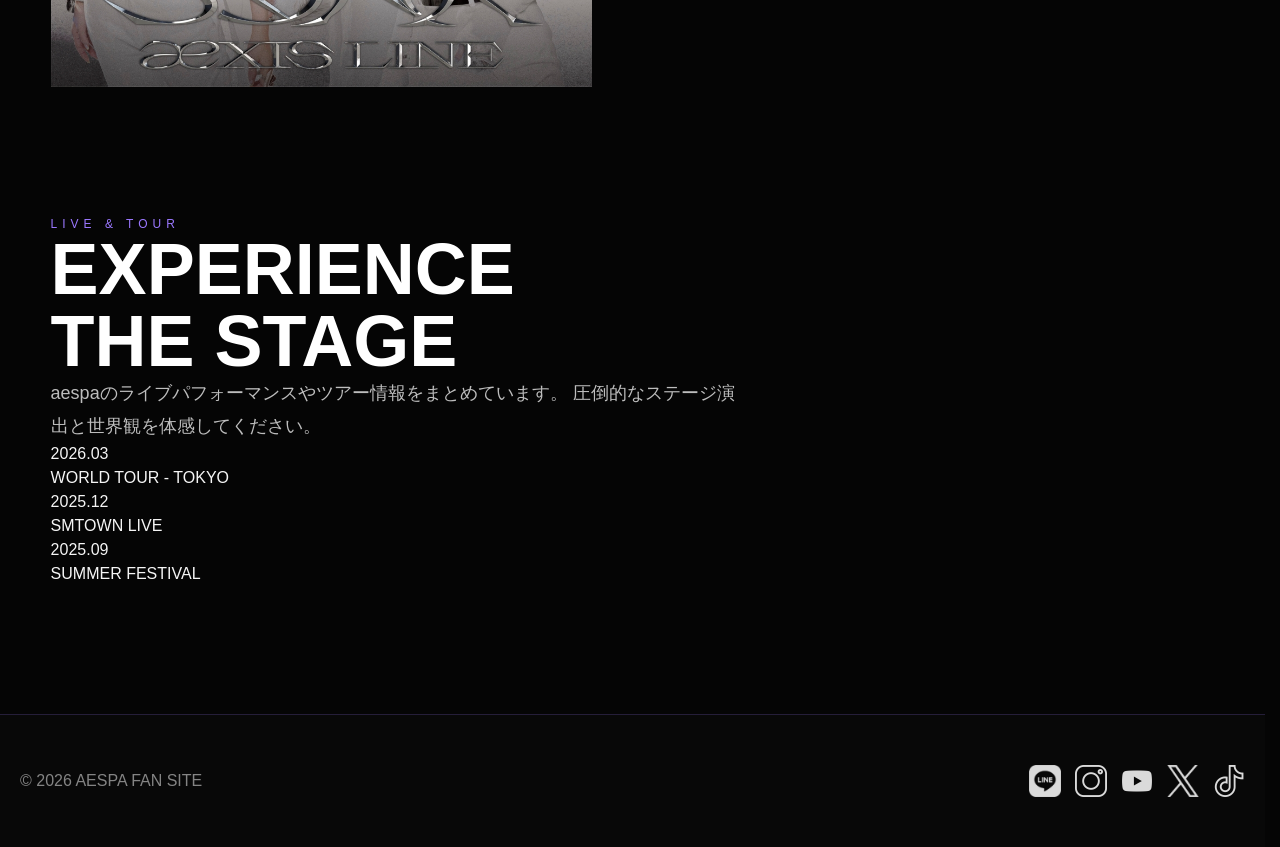
==== commit 633800ff: "更新" ====
--- a/index.html
+++ b/index.html
@@ -17,7 +17,8 @@
 <body>
 
   <header>
-    <div class="logo">ae<span>spa</span></div>
+<a href="index.html">
+    <div class="logo">ae<span>spa</span></div></a>
 
     <div class="hamburger" id="hamburger">
       <span></span>
--- a/css/style.css
+++ b/css/style.css
@@ -2,361 +2,265 @@
    Base
 ================================== */
 
-body{
-  background:#050505;
-  color:#f5f5f5;
-  overflow-x:hidden;
-  font-family:Arial, Helvetica, sans-serif;
-}
-
-a{
-  text-decoration:none;
-  color:inherit;
-}
-
-img{
-  width:100%;
-  display:block;
-}
-
-.container{
-  width:92%;
-  margin:0 auto;
+body {
+  background: #050505;
+  color: #f5f5f5;
+  overflow-x: hidden;
+  font-family: Arial, Helvetica, sans-serif;
+}
+
+a {
+  text-decoration: none;
+  color: inherit;
+}
+
+img {
+  width: 100%;
+  display: block;
+}
+
+.container {
+  width: 92%;
+  margin: 0 auto;
 }
 
 /* ==================================
    Header
 ================================== */
 
-header{
-  width:100%;
-  padding:25px 80px;
-
-  display:flex;
-  justify-content:space-between;
-  align-items:center;
-
-  border-bottom:1px solid rgba(155,120,255,.25);
-  position:sticky;
-  top:0;
-
-  background:rgba(10,10,10,.95);
-  backdrop-filter:blur(20px);
-  z-index:100;
-}
-
-/* LOGO */
-.logo{
-  font-size:64px;
-  font-weight:900;
-  letter-spacing:-4px;
-  color:#ffffff;
-  text-shadow:0 0 20px #9b78ff;
-}
-
-.logo span{
-  font-weight:300;
-  color:#9b78ff;
-}
-
-/* NAV */
-nav{
-  display:flex;
-  align-items:center;
-  gap:40px;
-}
-
-nav a{
-  font-size:14px;
-  font-weight:700;
-  letter-spacing:2px;
-  color:#e5e5e5;
-  transition:.3s;
-}
-
-nav a:hover{
-  color:#9b78ff;
-}
-
-/* FANCLUB */
-.login-btn{
-  border:1px solid #9b78ff;
-  padding:12px 24px;
-  color:#9b78ff;
-  transition:.3s;
-}
-
-.login-btn:hover{
-  background:#9b78ff;
-  color:#fff;
-  box-shadow:0 0 20px rgba(155,120,255,.6);
+header {
+  width: 100%;
+  padding: 25px clamp(20px, 5vw, 80px);
+
+  display: flex;
+  justify-content: space-between;
+  align-items: center;
+
+  border-bottom: 1px solid rgba(155,120,255,.25);
+  position: sticky;
+  top: 0;
+
+  background: rgba(10,10,10,.95);
+  backdrop-filter: blur(20px);
+  z-index: 100;
+}
+
+.logo {
+  font-size: clamp(34px, 4vw, 64px);
+  font-weight: 900;
+  letter-spacing: -4px;
+  color: #ffffff;
+  text-shadow: 0 0 20px #9b78ff;
+}
+
+.logo span {
+  font-weight: 300;
+  color: #9b78ff;
+}
+
+nav {
+  display: flex;
+  align-items: center;
+  gap: 40px;
+}
+
+nav a {
+  font-size: 14px;
+  font-weight: 700;
+  letter-spacing: 2px;
+  color: #e5e5e5;
+  transition: .3s;
+}
+
+nav a:hover {
+  color: #9b78ff;
+}
+
+.login-btn {
+  border: 1px solid #9b78ff;
+  padding: 12px 24px;
+  color: #9b78ff;
+  transition: .3s;
+}
+
+.login-btn:hover {
+  background: #9b78ff;
+  color: #fff;
+  box-shadow: 0 0 20px rgba(155,120,255,.6);
 }
 
 /* ==================================
    HAMBURGER
 ================================== */
 
-.hamburger{
-  display:none;
-  flex-direction:column;
-  gap:6px;
-  cursor:pointer;
-}
-
-.hamburger span{
-  width:28px;
-  height:2px;
-  background:#fff;
-  transition:.3s;
-}
-
+
+/* ==========================
+   HAMBURGER MENU
+========================== */
+
+.hamburger {
+  display: flex;
+  flex-direction: column;
+  gap: 6px;
+  cursor: pointer;
+  z-index: 1000;
+}
+
+/* 3本線 */
+.hamburger span {
+  width: 28px;
+  height: 2px;
+  background: #fff;
+  display: block;
+  transition: all 0.3s ease;
+  transform-origin: center;
+}
+
+/* ×変形 */
+.hamburger.active span:nth-child(1) {
+  transform: translateY(8px) rotate(45deg);
+}
+
+.hamburger.active span:nth-child(2) {
+  opacity: 0;
+}
+
+.hamburger.active span:nth-child(3) {
+  transform: translateY(-8px) rotate(-45deg);
+}
 /* ==================================
    Common Section
 ================================== */
 
-section{
-  width:92%;
-  margin:140px auto;
-}
-
-.section-top{
-  display:flex;
-  justify-content:space-between;
-  gap:50px;
-  margin-bottom:60px;
-}
-
-.section-label{
-  font-size:12px;
-  letter-spacing:5px;
-  color:#9b78ff;
-  text-transform:uppercase;
-}
-
-.section-title{
-  font-size:72px;
-  font-weight:900;
-  line-height:1;
-  color:#ffffff;
-}
-
-.section-text{
-  max-width:700px;
-  font-size:18px;
-  line-height:1.8;
-  color:#bdbdbd;
+section {
+  width: 92%;
+  margin: clamp(60px, 10vw, 140px) auto;
+}
+
+.section-top {
+  display: flex;
+  justify-content: space-between;
+  gap: 50px;
+  margin-bottom: 60px;
+}
+
+.section-label {
+  font-size: 12px;
+  letter-spacing: 5px;
+  color: #9b78ff;
+  text-transform: uppercase;
+}
+
+.section-title {
+  font-size: clamp(32px, 6vw, 72px);
+  font-weight: 900;
+  line-height: 1;
+  color: #ffffff;
+}
+
+.section-text {
+  max-width: 700px;
+  font-size: 18px;
+  line-height: 1.8;
+  color: #bdbdbd;
 }
 
 /* ==================================
    Card
 ================================== */
 
-.card{
-  background:linear-gradient(135deg, rgba(25,25,25,.95), rgba(40,40,60,.95));
-  border:1px solid rgba(155,120,255,.2);
-  backdrop-filter:blur(10px);
-  overflow:hidden;
-  transition:.4s;
-}
-
-.card:hover{
-  transform:translateY(-8px);
-  box-shadow:0 0 30px rgba(155,120,255,.25);
-}
-
-.card-image img{
-  width:100%;
-  height:100%;
-  object-fit:cover;
-}
-
-.card-body{
-  padding:40px;
-}
-
-.card-title{
-  font-size:32px;
-  font-weight:900;
-  color:#fff;
-}
-
-.card-text{
-  margin-top:20px;
-  line-height:1.8;
-  color:#cfcfcf;
+.card {
+  background: linear-gradient(135deg, rgba(25,25,25,.95), rgba(40,40,60,.95));
+  border: 1px solid rgba(155,120,255,.2);
+  backdrop-filter: blur(10px);
+  overflow: hidden;
+  transition: .4s;
+}
+
+.card:hover {
+  transform: translateY(-8px);
+  box-shadow: 0 0 30px rgba(155,120,255,.25);
+}
+
+.card-image img {
+  width: 100%;
+  height: 100%;
+  object-fit: cover;
+}
+
+.card-body {
+  padding: 40px;
+}
+
+.card-title {
+  font-size: 32px;
+  font-weight: 900;
+  color: #fff;
+}
+
+.card-text {
+  margin-top: 20px;
+  line-height: 1.8;
+  color: #cfcfcf;
 }
 
 /* ==================================
    Arrow
 ================================== */
 
-.arrow{
-  width:50px;
-  height:50px;
-  border:1px solid #9b78ff;
-  border-radius:50%;
-  display:flex;
-  align-items:center;
-  justify-content:center;
-  color:#9b78ff;
-  transition:.3s;
-}
-
-.arrow:hover{
-  background:#9b78ff;
-  color:#fff;
-  box-shadow:0 0 20px rgba(155,120,255,.6);
-}
-
-/* ==================================
-   Footer
-================================== */
-
-footer{
-  background:#080808;
-  color:#fff;
-  padding: 5px 20px;
-  /* margin-top:100px; */
-  border-top:1px solid rgba(155,120,255,.2);
-}
-
-.footer-inner{
-  position: relative;
-  min-height: 120px; /* フッターの高さ確保 */
-}
-
-/* コピーライト：完全中央 */
-.copyright{
-  position: absolute;
-  left: 50%;
-  top: 50%;
-  transform: translate(-50%, -50%);
+.arrow {
+  width: 50px;
+  height: 50px;
+  border: 1px solid #9b78ff;
+  border-radius: 50%;
+  display: flex;
+  align-items: center;
+  justify-content: center;
+  color: #9b78ff;
+  transition: .3s;
+}
+
+.arrow:hover {
+  background: #9b78ff;
+  color: #fff;
+  box-shadow: 0 0 20px rgba(155,120,255,.6);
+}
+
+/* ==================================
+   FOOTER
+================================== */
+
+footer {
+  background: #080808;
+  color: #fff;
+  padding: 50px 20px;
+  border-top: 1px solid rgba(155,120,255,.2);
+}
+
+.footer-inner {
+  display: flex;
+  justify-content: space-between;
+  align-items: center;
+  flex-wrap: wrap;
+  gap: 20px;
+}
+
+.copyright {
   color: rgba(255,255,255,.5);
-}
-
-/* SNSアイコン：右下 */
-.socials{
-  position: absolute;
-  right: 20px;
-  bottom: 20px;
+  text-align: center;
+}
+
+.socials {
   display: flex;
   gap: 14px;
   align-items: center;
-}.socials{
-  display:flex;
-  gap:20px;
-}
-
-.copyright{
-  color:rgba(255,255,255,.5);
-}
-/* ===== SLIDE MENU ===== */
-
-.slide-menu{
-  position:fixed;
-  top:0;
-  right:-100%;
-  width:100%;
-  height:100vh;
-
-  background:rgba(5,5,5,.98);
-  backdrop-filter:blur(20px);
-
-  transition:.5s ease;
-  z-index:999;
-  padding:20px;
-}
-
-/* 開いた状態 */
-.slide-menu.active{
-  right:0;
-}
-
-/* header */
-.slide-header{
-  display:flex;
-  justify-content:space-between;
-  align-items:center;
-  margin-bottom:40px;
-}
-
-/* input */
-.slide-header input{
-  width:90%;
-  padding:15px;
-  border:none;
-  border-bottom:1px solid #9b78ff;
-  background:transparent;
-  color:#fff;
-  font-size:18px;
-  outline:none;
-}
-
-/* close */
-.close-btn{
-  font-size:40px;
-  color:#9b78ff;
-  cursor:pointer;
-}
-
-/* links */
-.slide-links{
-  display:flex;
-  flex-direction:column;
-  align-items: center;
-  gap:25px;
-  margin-top:40px;
-}
-
-.slide-links a{
-  font-size:24px;
-  font-weight:700;
-  letter-spacing:2px;
-  transition:.3s;
-}
-
-.slide-links a:hover{
-  color:#9b78ff;
-}
-
-.hamburger{
-  display:flex;
-  flex-direction:column;
-  gap:6px;
-  cursor:pointer;
-  z-index:1000;
-}
-
-.hamburger span{
-  width:28px;
-  height:2px;
-  background:#fff;
-  transition:.3s ease;
-}
-
-/* =====×変形状態===== */
-.hamburger.active span:nth-child(1){
-  transform: translateY(8px) rotate(45deg);
-}
-
-.hamburger.active span:nth-child(2){
-  opacity:0;
-}
-
-.hamburger.active span:nth-child(3){
-  transform: translateY(-8px) rotate(-45deg);
-}
-.socials {
-  display: flex;
-  gap: 14px;
-  align-items: center;
+  justify-content: center;
 }
 
 .socials img {
-  width: 32px;      /* ←ここが重要（公式っぽいサイズ） */
+  width: 32px;
   height: 32px;
   object-fit: contain;
-  display: block;
   opacity: 0.85;
   transition: 0.3s;
 }
@@ -365,85 +269,131 @@
   opacity: 1;
   transform: translateY(-2px);
 }
-/* ==================================
-   RESPONSIVE FIX（重要）
-================================== */
-@media(max-width:1024px){
-  footer{
-    padding: 50px 20px;
-  }
-}
-/* タブレット以下 */
-@media(max-width:1000px){
-
-  header{
-    padding:20px;
-  }
-
-  nav{
-    display:none;
-  }
-
-  .login-btn{
-    display:none;
-  }
-
-  .hamburger{
-    display:flex;
-  }
-
-  section{
-    margin:80px auto;
-  }
-
-  .section-top{
-    flex-direction:column;
-  }
-
-  .section-title{
-    font-size:50px;
-  }
-}
-
-/* スマホ（ここが今回のバグ原因修正） */
-@media(max-width:768px){
-
-  header{
-    flex-direction:row !important; /* ★縦並び防止 */
-    justify-content:space-between;
-    align-items:center;
-    gap:0;
-    padding:15px 20px;
-  }
-
-  .logo{
-    font-size:42px;
-  }
-
-  nav{
-    display:none;
-  }
-
-  .login-btn{
-    display:none;
-  }
-
-  .footer-inner{
-    flex-direction:column;
-    text-align:center;
-  }
-}
-
-/* 超小型 */
-@media(max-width:480px){
-footer{
-  padding: 10px 20px;;
-}
-  .logo{
-    font-size:34px;
-  }
-
-  section{
-    margin:60px auto;
+
+/* ==================================
+   SLIDE MENU
+================================== */
+
+.slide-menu {
+  position: fixed;
+  top: 0;
+  right: 0;
+  width: 100%;
+  height: 100vh;
+
+  background: rgba(5,5,5,.98);
+  backdrop-filter: blur(20px);
+
+  transform: translateX(100%);
+  transition: .5s ease;
+  z-index: 999;
+  padding: 20px;
+}
+
+.slide-menu.active {
+  transform: translateX(0);
+}
+
+.slide-header {
+  display: flex;
+  justify-content: space-between;
+  align-items: center;
+  margin-bottom: 40px;
+}
+
+.slide-header input {
+  width: 90%;
+  padding: 15px;
+  border: none;
+  border-bottom: 1px solid #9b78ff;
+  background: transparent;
+  color: #fff;
+  font-size: 18px;
+  outline: none;
+}
+
+.close-btn {
+  font-size: 40px;
+  color: #9b78ff;
+  cursor: pointer;
+}
+
+.slide-links {
+  display: flex;
+  flex-direction: column;
+  align-items: center;
+  gap: 25px;
+  margin-top: 40px;
+}
+
+.slide-links a {
+  font-size: 24px;
+  font-weight: 700;
+  letter-spacing: 2px;
+  transition: .3s;
+}
+
+.slide-links a:hover {
+  color: #9b78ff;
+}
+
+/* ==================================
+   ACCESSIBILITY
+================================== */
+
+a:focus-visible,
+button:focus-visible {
+  outline: 2px solid #9b78ff;
+  outline-offset: 3px;
+}
+
+/* ==================================
+   RESPONSIVE
+================================== */
+
+@media (max-width: 1000px) {
+
+  header {
+    padding: 20px;
+  }
+
+  nav,
+  .login-btn {
+    display: none;
+  }
+
+  .hamburger {
+    display: flex;
+  }
+
+  section {
+    margin: 80px auto;
+  }
+
+  .section-top {
+    flex-direction: column;
+  }
+}
+
+@media (max-width: 768px) {
+
+  footer {
+    padding: 30px 15px;
+  }
+
+  .footer-inner {
+    flex-direction: column;
+    text-align: center;
+  }
+}
+
+@media (max-width: 480px) {
+
+  footer {
+    padding: 20px 10px;
+  }
+
+  .socials {
+    gap: 10px;
   }
 }
--- a/css/top.css
+++ b/css/top.css
@@ -12,17 +12,6 @@
   padding: 0;
 }
 
-/* ハンバーガー（PC非表示） */
-.hamburger {
-  display: none;
-}
-
-.hamburger span {
-  width: 25px;
-  height: 2px;
-  background: #fff;
-  display: block;
-}
 
 /* ==================================
    HERO
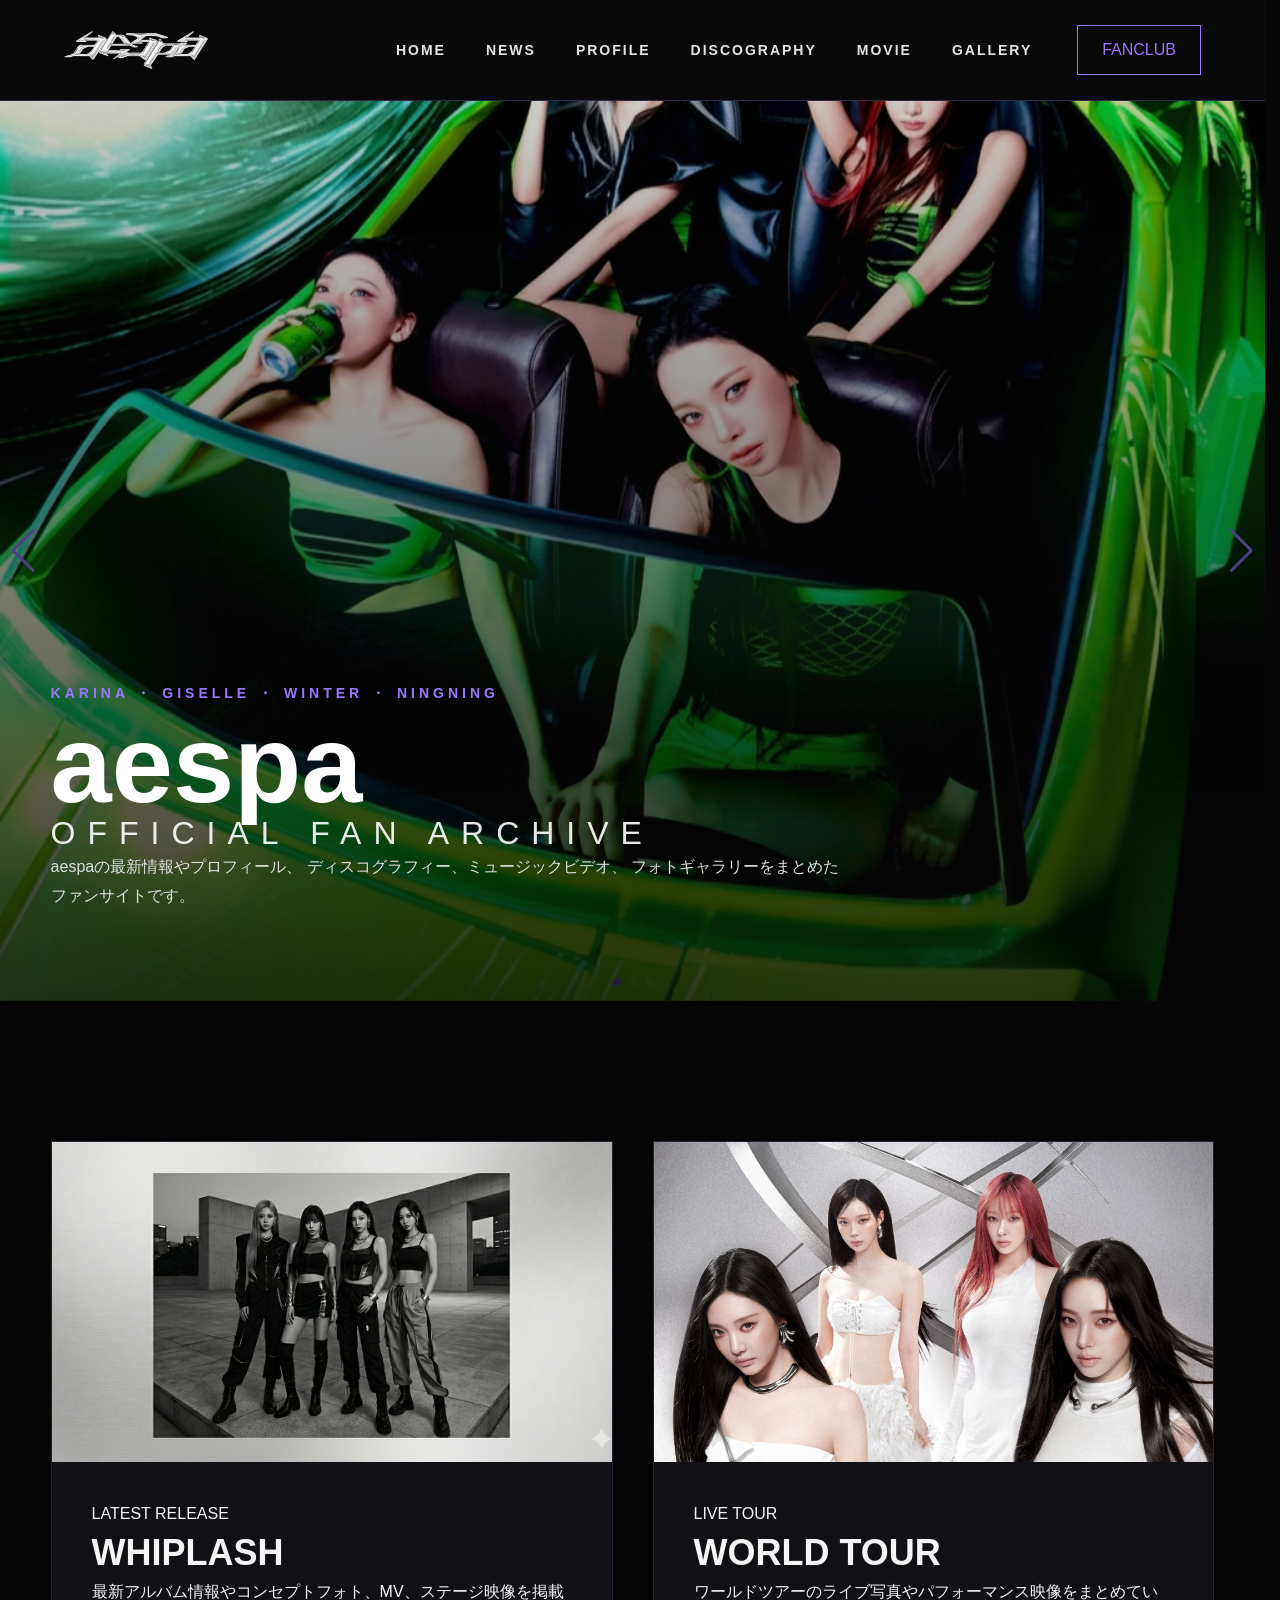
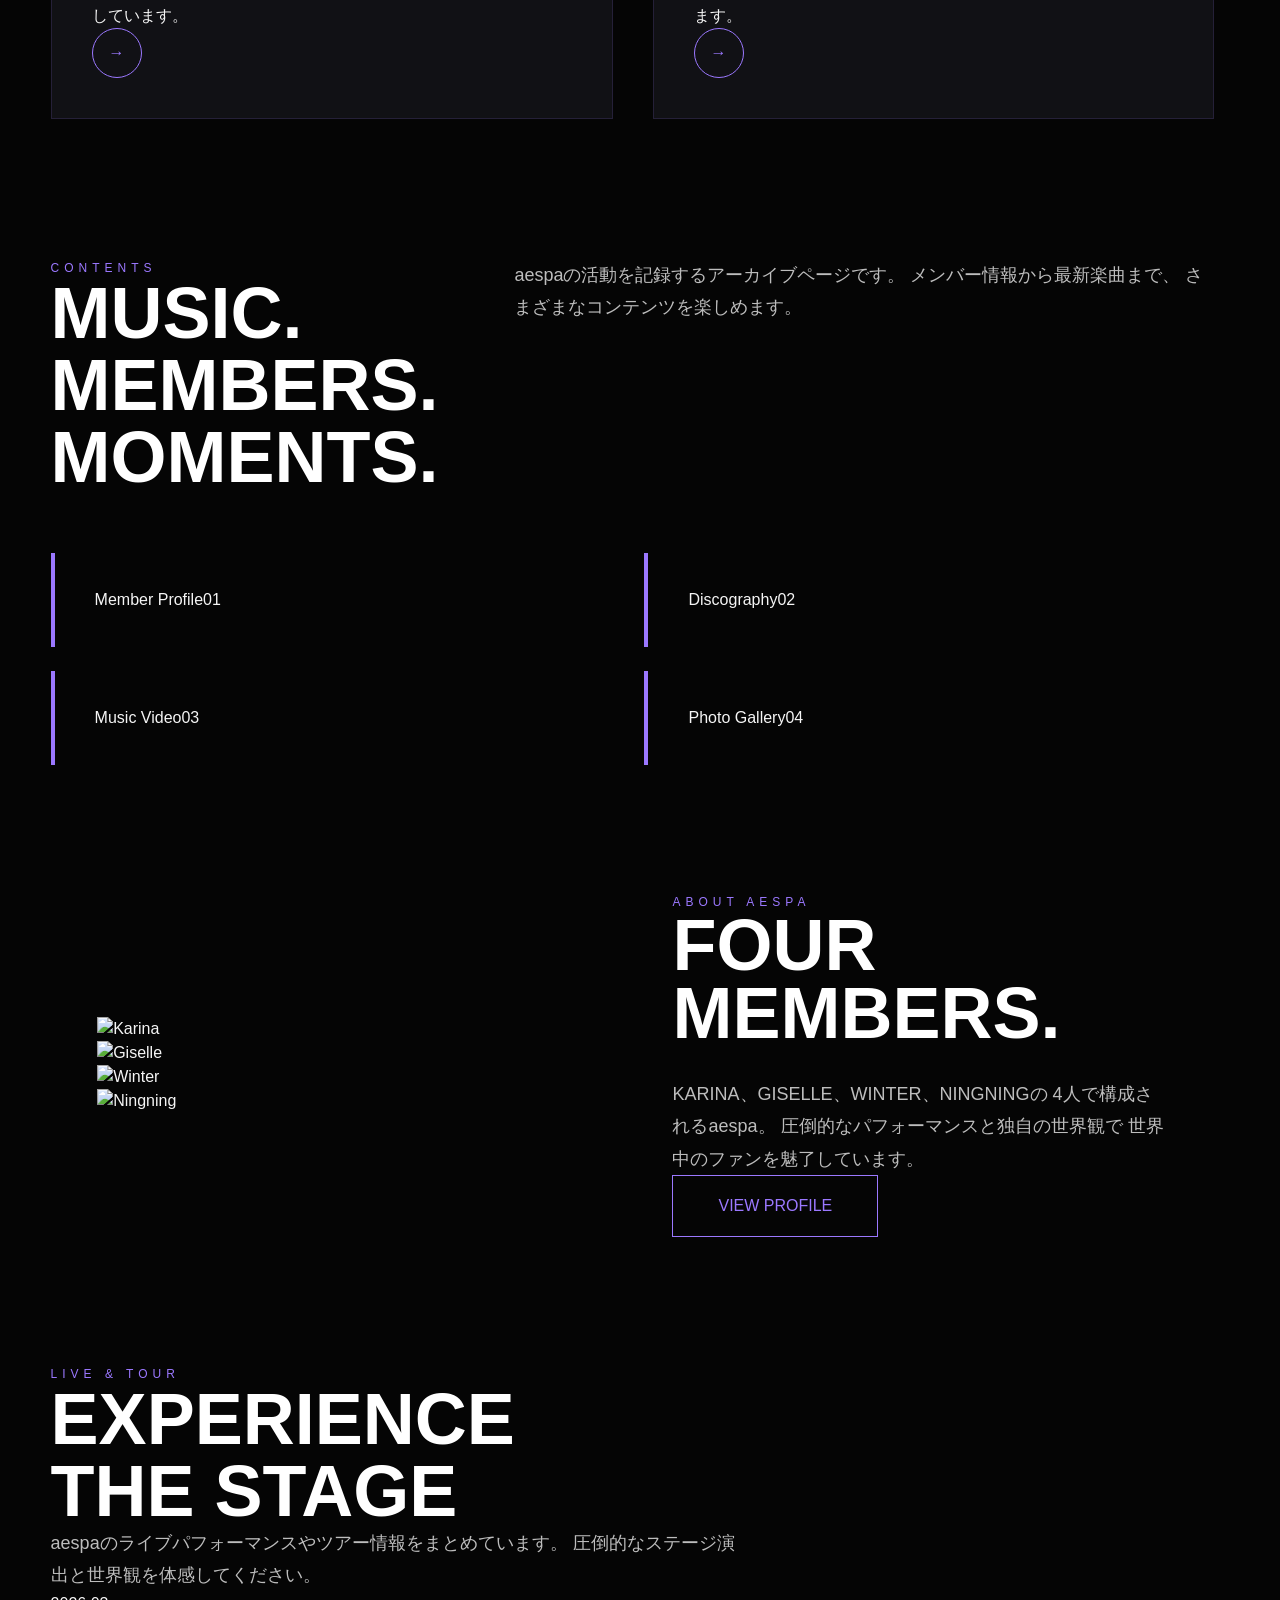
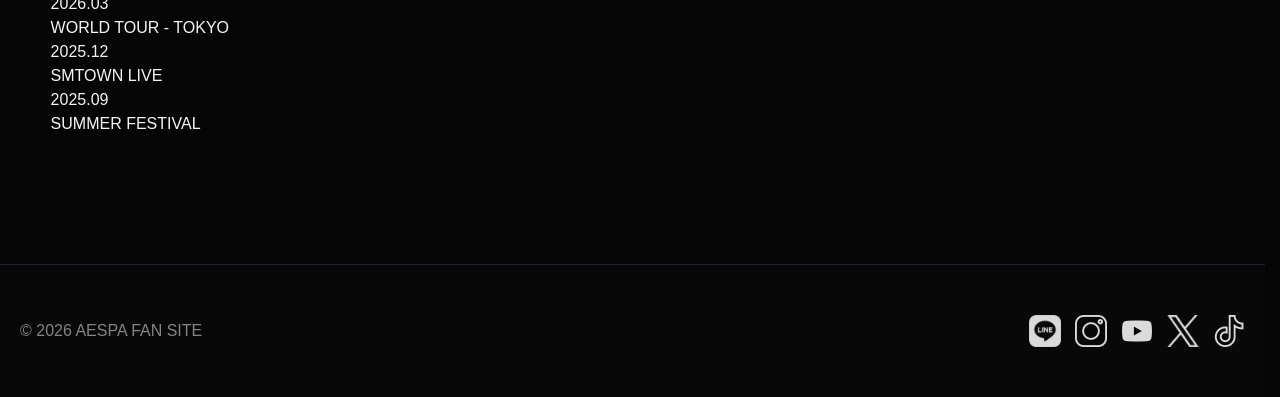
==== commit 58e1a376: "更新" ====
--- a/index.html
+++ b/index.html
@@ -18,7 +18,7 @@
 
   <header>
 <a href="index.html">
-    <div class="logo">ae<span>spa</span></div></a>
+    <div class="logo"><img src="img/aespa-logo.png" alt="" srcset=""></div></a>
 
     <div class="hamburger" id="hamburger">
       <span></span>
@@ -164,32 +164,41 @@
 
   <!-- ABOUT -->
   <section>
-    <div class="about-grid">
-
-      <div class="about-image">
-        <img src="img/world_tour.jpg" alt="aespa">
-      </div>
-
-      <div>
-        <div class="section-label">ABOUT AESPA</div>
-
-        <div class="section-title">
-          FOUR MEMBERS.
-        </div>
-
-        <div class="section-text" style="margin-top:40px;">
-          KARINA、GISELLE、WINTER、NINGNINGの
-          4人で構成されるaespa。
-          圧倒的なパフォーマンスと独自の世界観で
-          世界中のファンを魅了しています。
-        </div>
-
-        <button class="hero-btn-1">
-          <a href="profile.html">VIEW PROFILE</a>
-        </button>
-      </div>
-
-    </div>
+<section class="about-section">
+
+  <div class="about-grid">
+
+    <!-- 2x2 グリッドの画像 -->
+    <div class="about-images">
+      <div class="img-box"><img src="img/karina.png" alt="Karina"></div>
+      <div class="img-box"><img src="img/giselle.png" alt="Giselle"></div>
+      <div class="img-box"><img src="img/winter.png" alt="Winter"></div>
+      <div class="img-box"><img src="img/ningning.png" alt="Ningning"></div>
+    </div>
+
+    <!-- テキスト -->
+    <div class="about-content">
+      <div class="section-label">ABOUT AESPA</div>
+
+      <div class="section-title">
+        FOUR MEMBERS.
+      </div>
+
+      <div class="section-text">
+        KARINA、GISELLE、WINTER、NINGNINGの
+        4人で構成されるaespa。
+        圧倒的なパフォーマンスと独自の世界観で
+        世界中のファンを魅了しています。
+      </div>
+
+      <a href="profile.html" class="hero-btn-1">
+        VIEW PROFILE
+      </a>
+    </div>
+
+  </div>
+
+</section>
   </section>
 
   <!-- LIVE / TOUR -->
--- a/css/style.css
+++ b/css/style.css
@@ -14,7 +14,7 @@
   color: inherit;
 }
 
-img {
+.about-images {
   width: 100%;
   display: block;
 }
--- a/css/top.css
+++ b/css/top.css
@@ -11,7 +11,9 @@
   margin: 0;
   padding: 0;
 }
-
+.logo{
+  width: 50%;
+}
 
 /* ==================================
    HERO
@@ -155,10 +157,49 @@
 /* ==================================
    ABOUT
 ================================== */
+
 .about-grid {
   display: grid;
   grid-template-columns: 1fr 1fr;
   gap: 80px;
+  align-items: center;
+}
+
+/* 2×2 メンバー窓 */
+
+.about-image {
+  display: grid;
+  grid-template-columns: repeat(2, 1fr);
+  gap: 16px;
+}
+
+.about-image img {
+  width: 100%;
+  aspect-ratio: 1 / 1;
+  object-fit: cover;
+
+  border-radius: 16px;
+
+  border: 1px solid rgba(155,120,255,.2);
+
+  box-shadow:
+    0 10px 30px rgba(0,0,0,.35);
+
+  transition: .4s ease;
+}
+
+.about-image img:hover {
+  transform: scale(1.05);
+}
+
+.about-grid .section-title {
+  font-size: 72px;
+  line-height: .95;
+}
+
+.about-grid .section-text {
+  margin-top: 30px;
+  max-width: 500px;
 }
 
 /* ==================================
@@ -177,9 +218,16 @@
   background: #9b78ff;
   color: #000;
 }
+
 /* ==================================
    RESPONSIVE
 ================================== */
+@media (min-width: 1024px) {
+    .hamburger{
+    display: none;
+  }
+  
+}
 
 /* ===== 1024px ===== */
 @media (max-width: 1024px) {
@@ -199,7 +247,6 @@
   .hamburger {
     display: flex;
     flex-direction: column;
-    /* gap: 5px; */
     cursor: pointer;
   }
 
@@ -269,7 +316,7 @@
 @media (max-width: 480px) {
 
   .heroSwiper {
-    height: 50vh; /* ←これに変更 */
+    height: 50vh;
   }
 
   .hero h1 {
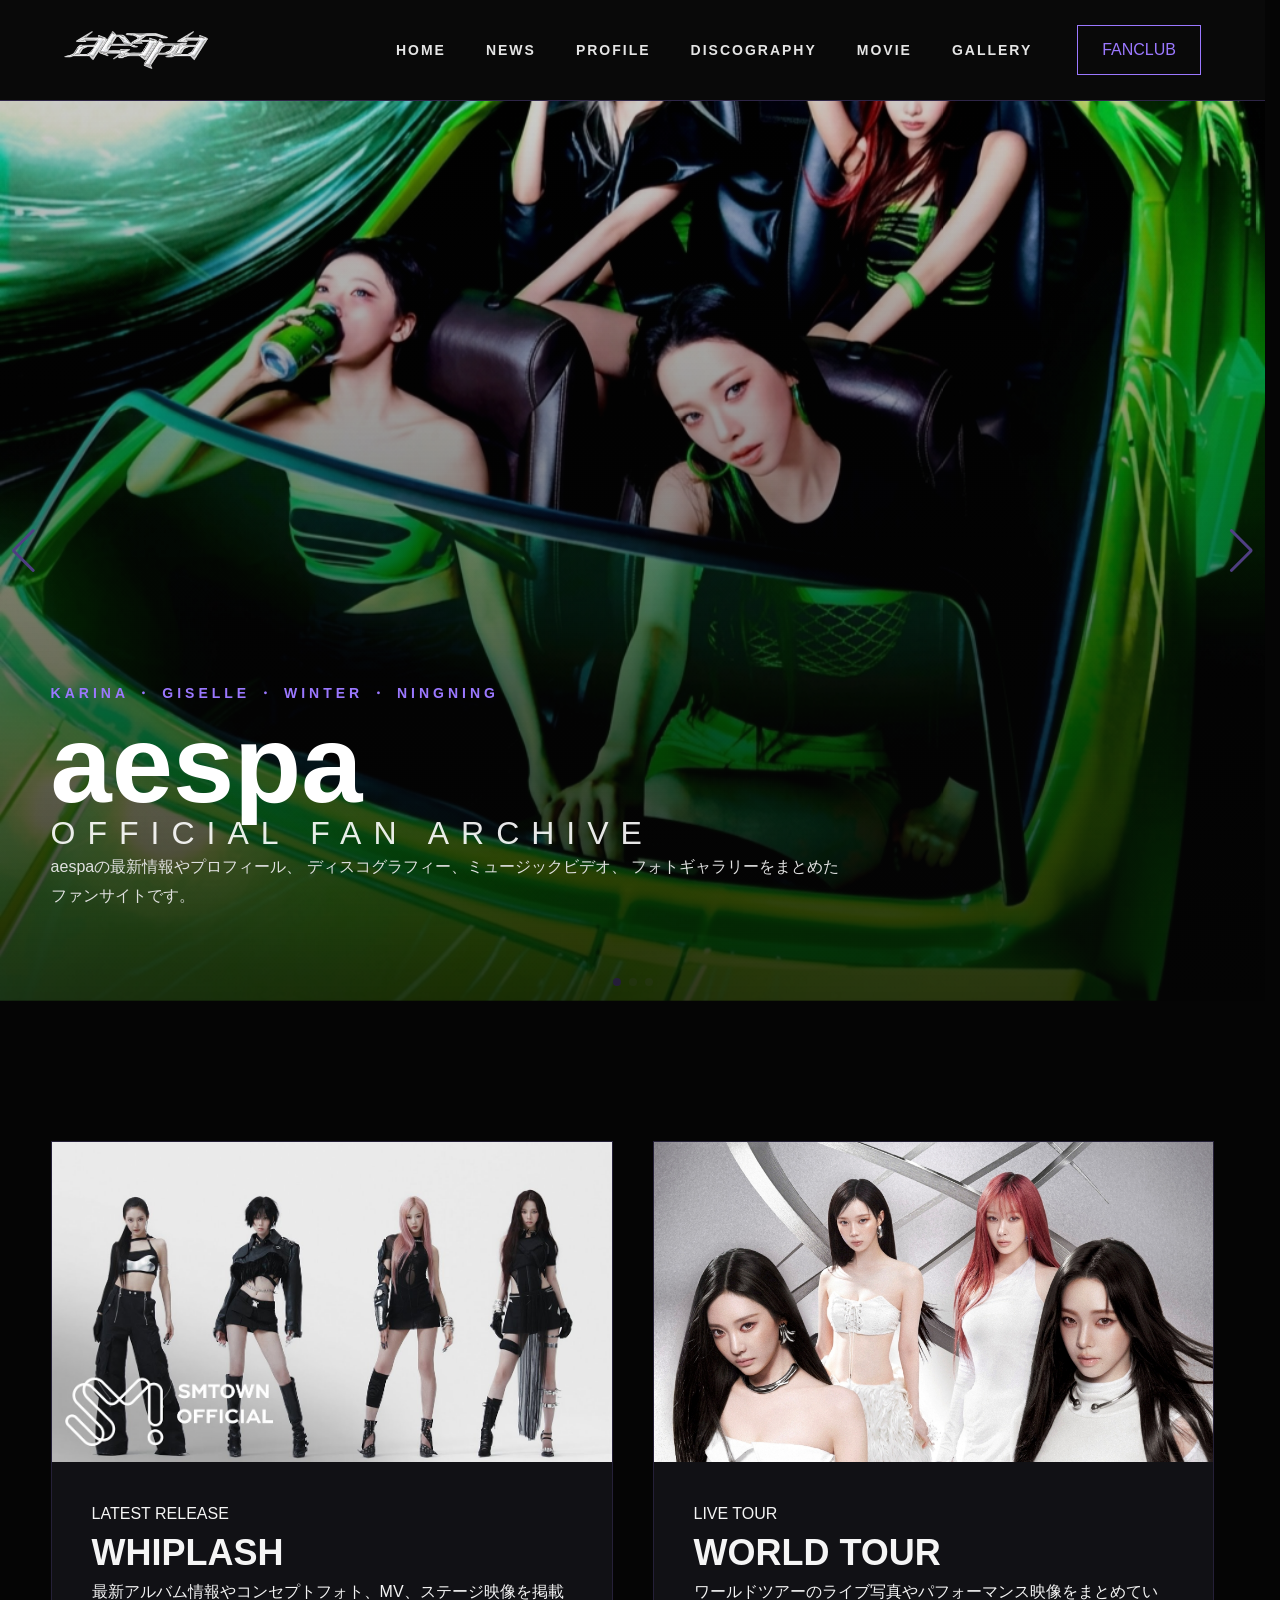
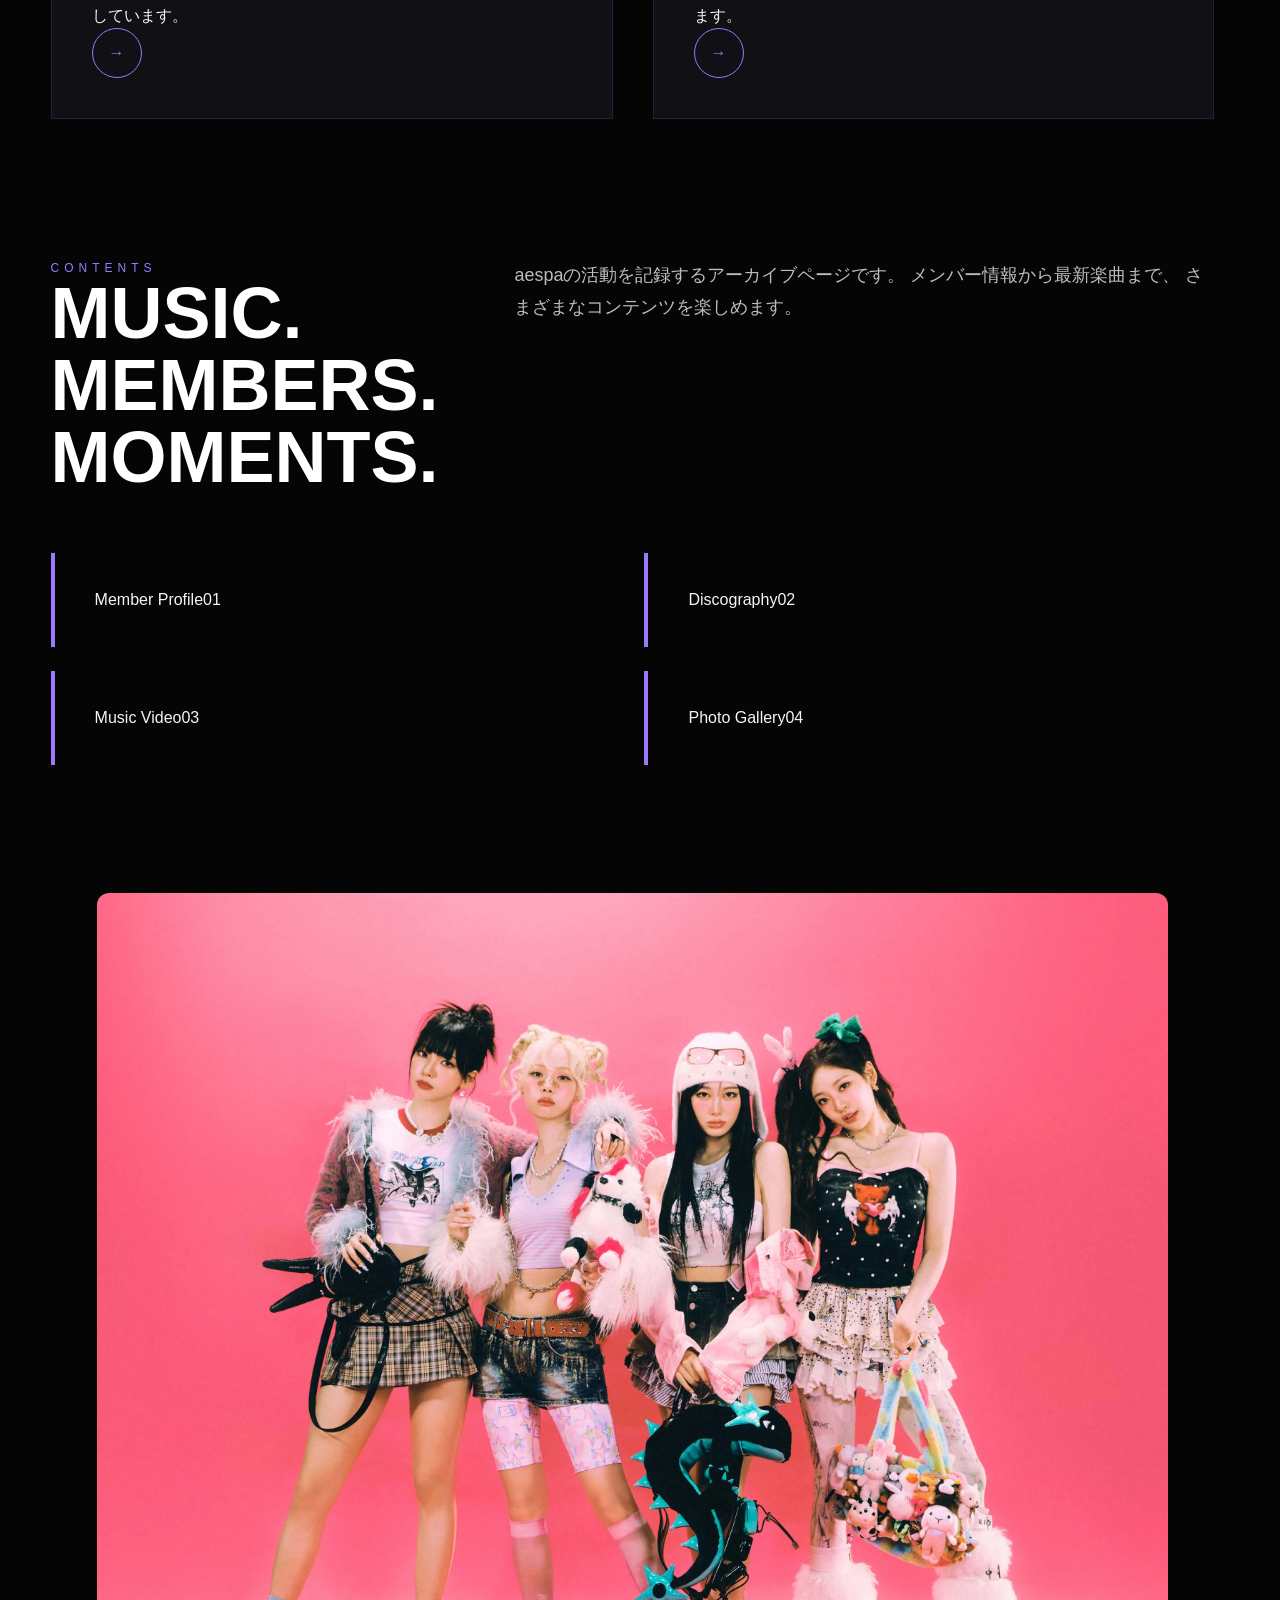
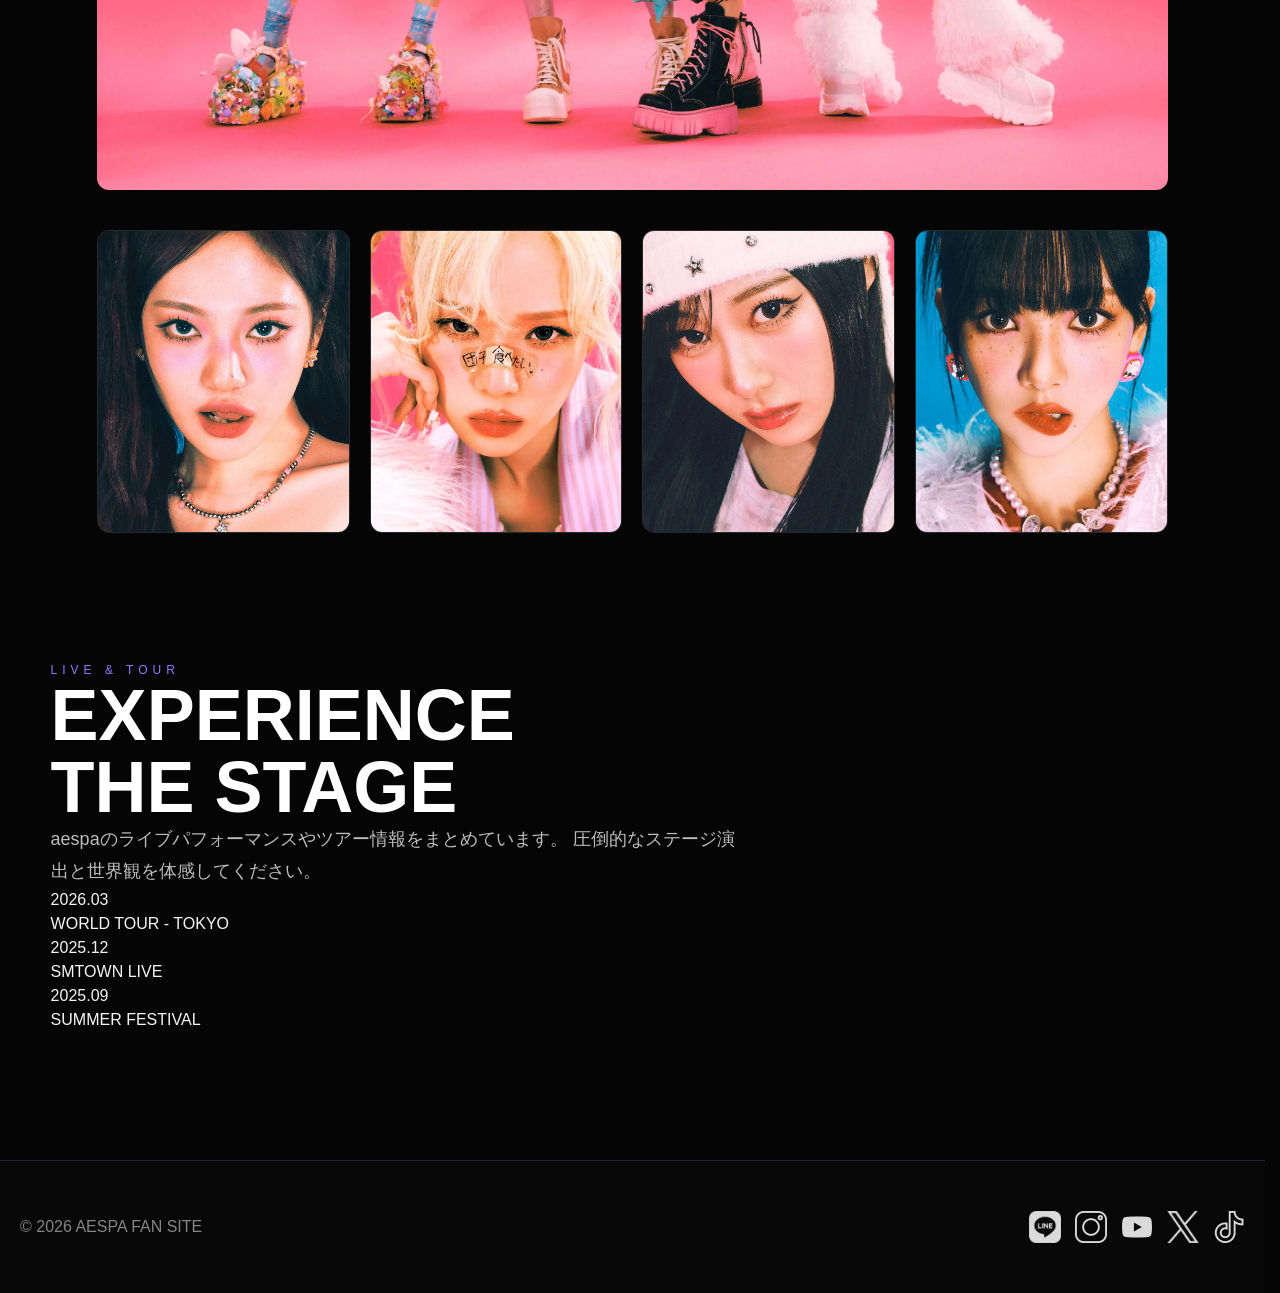
==== commit ca511e1f: "更新" ====
--- a/index.html
+++ b/index.html
@@ -97,7 +97,7 @@
   <!-- PROJECTS -->
   <div class="projects">
     <div class="project-card">
-      <img src="img/aespa_member.png" alt="Whiplash">
+      <img src="img/thumbnail-whiplash.jpg" alt="Whiplash">
 
       <div class="project-info">
         <div>
@@ -164,38 +164,19 @@
 
   <!-- ABOUT -->
   <section>
-<section class="about-section">
-
-  <div class="about-grid">
-
-    <!-- 2x2 グリッドの画像 -->
-    <div class="about-images">
-      <div class="img-box"><img src="img/karina.png" alt="Karina"></div>
-      <div class="img-box"><img src="img/giselle.png" alt="Giselle"></div>
-      <div class="img-box"><img src="img/winter.png" alt="Winter"></div>
-      <div class="img-box"><img src="img/ningning.png" alt="Ningning"></div>
-    </div>
-
-    <!-- テキスト -->
-    <div class="about-content">
-      <div class="section-label">ABOUT AESPA</div>
-
-      <div class="section-title">
-        FOUR MEMBERS.
-      </div>
-
-      <div class="section-text">
-        KARINA、GISELLE、WINTER、NINGNINGの
-        4人で構成されるaespa。
-        圧倒的なパフォーマンスと独自の世界観で
-        世界中のファンを魅了しています。
-      </div>
-
-      <a href="profile.html" class="hero-btn-1">
-        VIEW PROFILE
-      </a>
-    </div>
-
+<section class="profile-block">
+
+  <!-- 大きいメイン画像 -->
+  <div class="profile-main">
+    <img src="img/aespa.webp" alt="aespa main">
+  </div>
+
+  <!-- 4人の小さい画像 -->
+  <div class="profile-members">
+    <div class="member"><img src="img/ningning_f.webp" alt="Karina"></div>
+    <div class="member"><img src="img/winter_f.webp" alt="Winter"></div>
+    <div class="member"><img src="img/giselle_f.webp" alt="Giselle"></div>
+    <div class="member"><img src="img/karina_f.webp" alt="Ningning"></div>
   </div>
 
 </section>
--- a/css/top.css
+++ b/css/top.css
@@ -2,6 +2,7 @@
 * {
   box-sizing: border-box;
 }
+
 /* ==================================
    GLOBAL SETUP
 ================================== */
@@ -11,7 +12,8 @@
   margin: 0;
   padding: 0;
 }
-.logo{
+
+.logo {
   width: 50%;
 }
 
@@ -47,11 +49,7 @@
 .hero-overlay {
   position: absolute;
   inset: 0;
-  background: linear-gradient(
-    to bottom,
-    rgba(5, 5, 5, 0.2),
-    rgba(5, 5, 5, 0.8)
-  );
+  background: linear-gradient(to bottom, rgba(5,5,5,0.2), rgba(5,5,5,0.8));
   z-index: 2;
   pointer-events: none;
 }
@@ -93,6 +91,56 @@
   line-height: 1.8;
   color: #e0e0e0;
 }
+/* 全体 */
+.profile-block {
+  width: 92%;
+  max-width: 1200px;
+  margin: 120px auto;
+}
+
+/* 大きいメイン画像 */
+.profile-main img {
+  width: 100%;
+  border-radius: 12px;
+  object-fit: cover;
+  display: block;
+  margin-bottom: 40px;
+}
+
+/* 4人の小さい画像 */
+.profile-members {
+  display: grid;
+  grid-template-columns: repeat(4, 1fr);
+  gap: 20px;
+}
+
+.profile-members .member img {
+  width: 100%;
+  aspect-ratio: 1 / 1.2;
+  object-fit: cover;
+  border-radius: 12px;
+  border: 1px solid rgba(255,255,255,0.15);
+  transition: .3s ease;
+}
+
+.profile-members .member img:hover {
+  transform: scale(1.05);
+}
+
+/* ===== 768px以下 ===== */
+@media (max-width: 768px) {
+  .profile-members {
+    grid-template-columns: repeat(2, 1fr);
+    gap: 16px;
+  }
+}
+
+/* ===== 480px以下 ===== */
+@media (max-width: 480px) {
+  .profile-members {
+    grid-template-columns: 1fr;
+  }
+}
 
 /* Swiper UI */
 .swiper-button-next,
@@ -155,9 +203,8 @@
 }
 
 /* ==================================
-   ABOUT
-================================== */
-
+   ABOUT（修正版）
+================================== */
 .about-grid {
   display: grid;
   grid-template-columns: 1fr 1fr;
@@ -165,35 +212,38 @@
   align-items: center;
 }
 
-/* 2×2 メンバー窓 */
-
-.about-image {
+/* 2×2 メンバー画像グリッド */
+.about-images {
   display: grid;
   grid-template-columns: repeat(2, 1fr);
   gap: 16px;
-}
-
-.about-image img {
+  justify-items: center;
+  align-items: center;
+}
+
+.about-images .img-box {
   width: 100%;
   aspect-ratio: 1 / 1;
-  object-fit: cover;
-
+  overflow: hidden;
   border-radius: 16px;
-
   border: 1px solid rgba(155,120,255,.2);
-
-  box-shadow:
-    0 10px 30px rgba(0,0,0,.35);
-
-  transition: .4s ease;
-}
-
-.about-image img:hover {
+  box-shadow: 0 10px 30px rgba(0,0,0,.35);
+  transition: transform .4s ease;
+}
+
+.about-images .img-box img {
+  width: 100%;
+  height: 100%;
+  object-fit: cover;
+  display: block;
+}
+
+.about-images .img-box:hover {
   transform: scale(1.05);
 }
 
 .about-grid .section-title {
-  font-size: 72px;
+  font-size: 52px;
   line-height: .95;
 }
 
@@ -223,10 +273,9 @@
    RESPONSIVE
 ================================== */
 @media (min-width: 1024px) {
-    .hamburger{
+  .hamburger {
     display: none;
   }
-  
 }
 
 /* ===== 1024px ===== */
@@ -242,8 +291,6 @@
 
 /* ===== 768px ===== */
 @media (max-width: 768px) {
-
-  /* ハンバーガー表示 */
   .hamburger {
     display: flex;
     flex-direction: column;
@@ -300,6 +347,11 @@
     grid-template-columns: 1fr;
   }
 
+  .about-images {
+    grid-template-columns: repeat(2, 1fr);
+    gap: 12px;
+  }
+
   .hero-btn-1 {
     width: 100%;
     text-align: center;
@@ -314,7 +366,6 @@
 
 /* ===== 480px ===== */
 @media (max-width: 480px) {
-
   .heroSwiper {
     height: 50vh;
   }
@@ -330,4 +381,9 @@
   .project-title {
     font-size: 22px;
   }
-}+
+  /* ABOUT：1列に変更 */
+  .about-images {
+    grid-template-columns: 1fr;
+  }
+}
